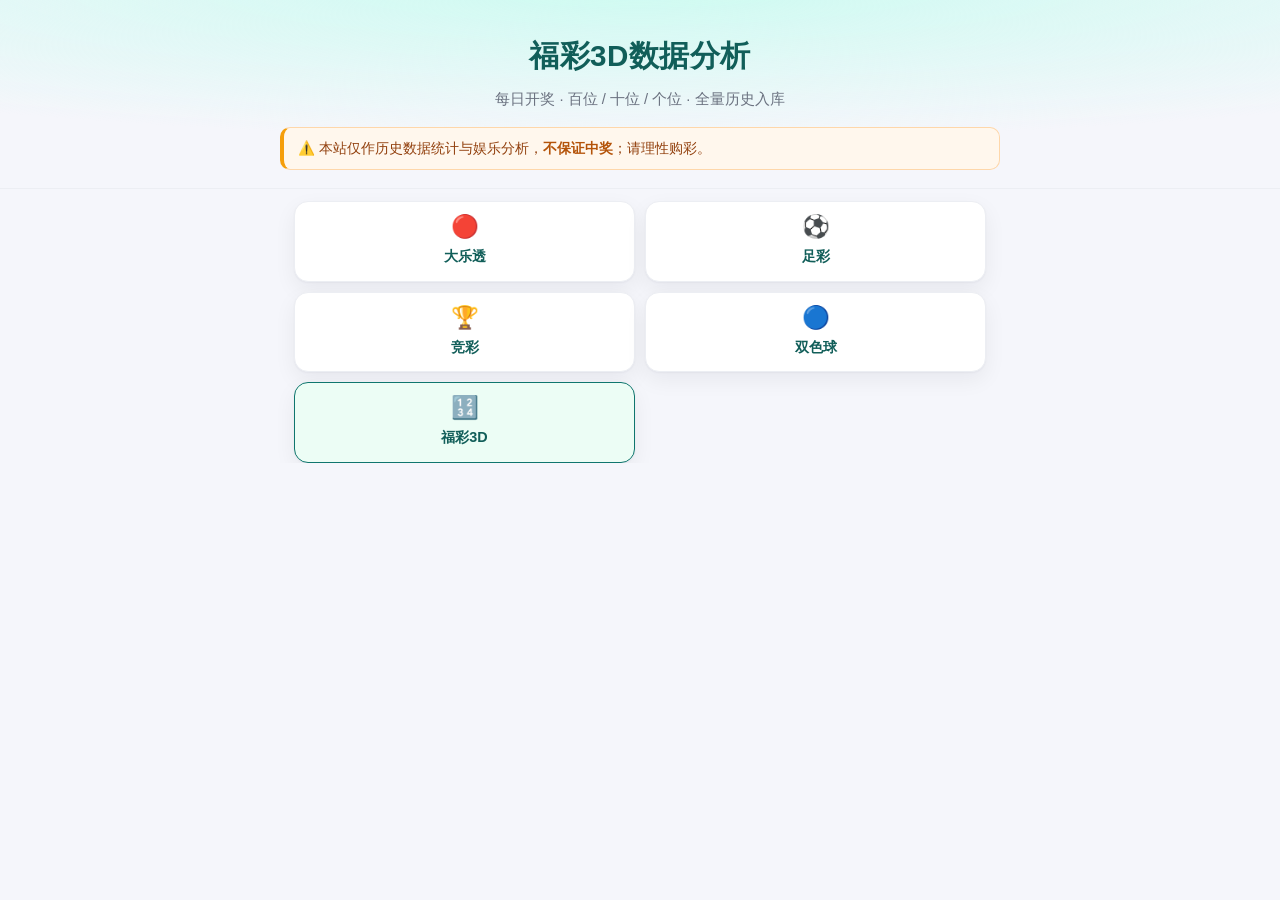
==== public/fc3d.html @ 9e4701d8 "feat: 福彩3D页面（参照大乐透主页模式）" ====
<!DOCTYPE html>
<html lang="zh-CN">
<head>
  <meta charset="UTF-8">
  <meta name="viewport" content="width=device-width, initial-scale=1.0, viewport-fit=cover">
  <title>福彩3D数据分析 - 全量历史开奖与分位统计</title>
  <meta name="description" content="福彩3D 2004 年至今全量历史开奖数据：最新开奖、百十个位频率遗漏统计与本期娱乐推荐。仅供娱乐，不保证中奖。">
  <meta name="theme-color" content="#b91c1c">
  <link rel="stylesheet" href="./style.css">
  <link rel="stylesheet" href="./football.css">
</head>
<body class="football-page">
  <header class="site-header football-header">
    <div class="brand"><h1>福彩3D数据分析</h1><p class="brand-tag">每日开奖 · 百位 / 十位 / 个位 · 全量历史入库</p></div>
    <div class="risk-banner">⚠️ 本站仅作历史数据统计与娱乐分析，<strong>不保证中奖</strong>；请理性购彩。</div>
  </header>
  <nav class="site-nav" aria-label="彩种导航">
    <a class="quick-item" href="./index.html"><span class="qi-ico">🔴</span><span class="qi-label">大乐透</span></a>
    <a class="quick-item" href="./football.html"><span class="qi-ico">⚽</span><span class="qi-label">足彩</span></a>
    <a class="quick-item" href="./jingcai.html"><span class="qi-ico">🏆</span><span class="qi-label">竞彩</span></a>
    <a class="quick-item" href="./ssq.html"><span class="qi-ico">🔵</span><span class="qi-label">双色球</span></a>
    <a class="quick-item" href="./fc3d.html" aria-current="page"><span class="qi-ico">🔢</span><span class="qi-label">福彩3D</span></a>
  </nav>
  <div id="fc3d-error" class="error-box" hidden><p>⚠️ 福彩3D数据暂不可用。</p><p class="error-detail">系统不会在数据不完整时编造开奖信息，请稍后重试。</p></div>
  <main id="fc3d-content" hidden>
    <section class="card"><h2>🎯 最新开奖</h2><div id="fc3d-latest"></div></section>
    <section class="card"><h2>🔮 本期推荐</h2><p class="hint">三组娱乐推荐（直选）在开奖前生成并锁定，不随后续数据变化改号。</p><div id="fc3d-picks"></div></section>
    <section class="card"><h2>📊 数据统计</h2><div id="fc3d-stats"></div></section>
    <section class="card"><h2>📜 历史开奖</h2><div id="fc3d-history"></div></section>
    <section class="card"><h2>🔎 数据依据</h2><div id="fc3d-sources"></div></section>
    <footer class="site-footer"><p>仅作公开数据分析与娱乐参考，不构成投注建议。开奖结果以中国福利彩票官方公告为准。</p></footer>
  </main>
  <script src="./fc3d.js?v=phase16" defer></script>
</body>
</html>
---- public/style.css ----
/* =========================================================
   大乐透 AI 娱乐分析助手 · 视觉样式 v1.1
   纯 CSS · 移动优先 · 无框架/无构建
   主题：品牌紫(#6d28d9) / 前区红(#e23b3b) / 后区蓝(#2f6fed)
   ========================================================= */

:root {
  --bg: #f5f6fb;
  --card: #ffffff;
  --text: #1f2430;
  --muted: #6b7280;
  --line: #eceef3;

  --accent: #6d28d9;        /* 品牌紫，与 favicon / theme-color 一致 */
  --accent-deep: #4c1d95;
  --accent-soft: #f3eefe;
  --accent-line: #e4d8fb;

  --front: #e23b3b;         /* 前区：红 */
  --back: #2f6fed;          /* 后区：蓝 */

  --warn: #b45309;
  --warn-bg: #fff7ed;
  --warn-line: #fed7aa;

  --shadow: 0 1px 2px rgba(17,24,39,.04), 0 8px 22px rgba(17,24,39,.06);
  --radius: 16px;
}

* { box-sizing: border-box; }

html, body {
  margin: 0;
  padding: 0;
  background: var(--bg);
  color: var(--text);
  font-family: -apple-system, BlinkMacSystemFont, "Segoe UI", "PingFang SC",
    "Hiragino Sans GB", "Microsoft YaHei", sans-serif;
  line-height: 1.65;
  -webkit-text-size-adjust: 100%;
  overflow-x: hidden;           /* 兜底：杜绝小屏横向滚动 */
}
html { scroll-behavior: smooth; }

/* ===================== 头部品牌区 ===================== */
.site-header {
  text-align: center;
  padding: calc(32px + env(safe-area-inset-top, 0px)) 16px 18px;
  background:
    radial-gradient(130% 120% at 50% -10%, var(--accent-soft) 0%, rgba(243,238,254,0) 70%),
    var(--bg);
  border-bottom: 1px solid var(--line);
}
.brand h1 {
  font-size: 1.6rem;
  margin: 0 0 6px;
  letter-spacing: .5px;
  color: var(--accent-deep);
  font-weight: 800;
}
.brand-tag {
  color: var(--muted);
  font-size: .92rem;
  margin: 0;
}
.subtitle {
  color: var(--muted);
  font-size: .9rem;
  margin: 0;
}
.risk-banner {
  max-width: 720px;
  margin: 16px auto 0;
  background: var(--warn-bg);
  border: 1px solid var(--warn-line);
  border-left: 4px solid #f59e0b;
  color: #92400e;
  border-radius: 10px;
  padding: 10px 14px;
  font-size: .85rem;
  line-height: 1.55;
  text-align: left;
}
.risk-banner strong { color: var(--warn); }

/* ===================== 页面级 header 微调（D-3 归并：原分散于 score/pick/trend/trend-v2.css） ===================== */
.score-header, .pick-header, .trend-header { padding-bottom: 14px; }
.score-header .brand h1, .pick-header .brand h1, .trend-header .brand h1 { font-size: 1.5rem; }

/* ===================== 导航项基类（.site-nav 复用；D-3 移除死容器 .quick-nav） ===================== */
.quick-item {
  display: flex;
  flex-direction: column;
  align-items: center;
  gap: 4px;
  padding: 14px 8px;
  background: var(--card);
  border: 1px solid var(--line);
  border-radius: 14px;
  box-shadow: var(--shadow);
  text-decoration: none;
  color: var(--text);
  transition: transform .15s ease, box-shadow .15s ease, border-color .15s ease;
}
.quick-item:hover {
  transform: translateY(-2px);
  border-color: var(--accent-line);
  box-shadow: 0 6px 16px rgba(109,40,217,.12);
}
.quick-item .qi-ico { font-size: 1.5rem; line-height: 1.2; }
.quick-item .qi-label { font-size: .96rem; font-weight: 700; color: var(--accent-deep); }
.quick-item .qi-sub { font-size: .74rem; color: var(--muted); }
.lottery-switch {
  max-width: 720px;
  margin: 12px auto 0;
  padding: 0 14px;
  display: flex;
  gap: 8px;
  align-items: center;
  overflow-x: auto;
}
.lottery-switch-label { color: var(--muted); font-size: .82rem; flex: 0 0 auto; }
.lottery-pill {
  flex: 0 0 auto;
  padding: 7px 12px;
  border: 1px solid var(--line);
  border-radius: 999px;
  background: var(--card);
  color: var(--text);
  text-decoration: none;
  font-size: .84rem;
  font-weight: 700;
}
.lottery-pill.is-active { border-color: var(--accent); color: var(--accent-deep); background: var(--accent-soft); }
@media (max-width: 400px) {
  .quick-item { padding: 12px 6px; }
  .quick-item .qi-label { font-size: .88rem; }
}

/* ===================== 主容器 ===================== */
main {
  max-width: 720px;
  margin: 0 auto;
  padding: 8px 14px 28px;
}

/* ===================== 卡片 ===================== */
.card {
  background: var(--card);
  border: 1px solid var(--line);
  border-radius: var(--radius);
  box-shadow: var(--shadow);
  padding: 18px 18px 20px;
  margin: 16px 0;
}
.card h2 {
  font-size: 1.08rem;
  margin: 0 0 14px;
  padding-left: 12px;
  border-left: 4px solid var(--accent);
  color: var(--accent-deep);
  font-weight: 700;
}

/* ① 产品介绍（hero 卡） */
.section-intro {
  background: linear-gradient(135deg, #faf5ff 0%, #ffffff 72%);
  border-color: var(--accent-line);
}
.section-intro h2 { border-left-color: var(--accent); }
.section-intro p { font-size: .92rem; margin: 8px 0; }
.intro-list,
.report-links {
  margin: 12px 0 4px;
  padding-left: 20px;
}
.intro-list li,
.report-links li {
  margin: 7px 0;
  font-size: .92rem;
  line-height: 1.6;
}
.report-links a {
  color: var(--accent);
  text-decoration: none;
  font-weight: 500;
  display: inline-block;        /* touch 友好：扩大命中区域 */
  padding: 8px 6px;
  margin: -8px -6px;
}
.report-links a:hover { text-decoration: underline; }

/* ===================== ② 数据覆盖卡（移动端首屏重点） ===================== */
.cover-card { text-align: center; }
.cover-card h2 {
  display: inline-flex;
  align-items: center;
  gap: 6px;
  border-left: none;
  padding-left: 0;
  margin-bottom: 6px;
}
.cover-count {
  font-size: 3rem;
  font-weight: 800;
  color: var(--accent);
  line-height: 1.1;
  margin: 6px 0 2px;
}
.cover-count .cover-unit {
  font-size: 1.2rem;
  color: var(--muted);
  margin-left: 6px;
  font-weight: 600;
}
.cover-desc {
  color: var(--muted);
  font-size: .95rem;
  margin: 4px 0 10px;
}
.cover-range {
  font-size: 1.02rem;
  font-weight: 600;
  color: var(--text);
  margin: 2px 0;
  font-variant-numeric: tabular-nums;
}
.cover-source {
  color: var(--muted);
  font-size: .88rem;
  margin: 4px 0 0;
}
.cover-card .subtitle {
  margin-top: 12px;
  padding-top: 10px;
  border-top: 1px dashed var(--line);
}

.block { margin: 14px 0; }
.block h3 {
  font-size: .95rem;
  color: var(--muted);
  margin: 0 0 8px;
  font-weight: 600;
}
.hint {
  font-size: .82rem;
  color: var(--muted);
  margin: -4px 0 12px;
}

/* ===================== 号码球 ===================== */
.ball {
  display: inline-flex;
  align-items: center;
  justify-content: center;
  width: 30px;
  height: 30px;
  border-radius: 50%;
  color: #fff;
  font-size: .82rem;
  font-weight: 700;
  margin: 3px;
  box-shadow: inset 0 -2px 4px rgba(0,0,0,.12);
}
.ball.front { background: var(--front); }
.ball.back  { background: var(--back); }

/* ===================== 排行榜 ===================== */
.rank-list { display: flex; flex-wrap: wrap; gap: 6px 10px; }
.rank-item {
  display: inline-flex;
  align-items: center;
  gap: 6px;
  background: #f3f4f6;
  border-radius: 999px;
  padding: 4px 10px 4px 4px;
  font-size: .85rem;
}
.rank-item .num {
  display: inline-flex;
  align-items: center;
  justify-content: center;
  width: 24px; height: 24px;
  border-radius: 50%;
  color: #fff;
  font-size: .78rem;
  font-weight: 700;
}
.rank-item .num.front { background: var(--front); }
.rank-item .num.back  { background: var(--back); }
.rank-item .cnt { color: var(--muted); }
.rank-item .omit { color: var(--warn); font-weight: 600; }

/* ===================== 条形图 ===================== */
.bars { display: flex; flex-direction: column; gap: 7px; }
.bar-row { display: flex; align-items: center; gap: 8px; font-size: .85rem; }
.bar-label { width: 64px; flex: none; color: var(--muted); }
.bar-track {
  flex: 1;
  background: #eef1f6;
  border-radius: 6px;
  height: 16px;
  overflow: hidden;
}
.bar-fill {
  height: 100%;
  background: linear-gradient(90deg, var(--accent) 0%, #8b5cf6 100%);
  border-radius: 6px;
  transition: width .3s ease;
}
.bar-val { width: 56px; flex: none; text-align: right; color: var(--muted); }

.metric-line { font-size: .95rem; margin: 4px 0; }
.metric-line strong { color: var(--accent); font-size: 1.05rem; }

/* ===================== 推荐卡片 ===================== */
.rec-grid {
  display: grid;
  grid-template-columns: 1fr;
  gap: 12px;
}
@media (min-width: 560px) {
  /* 4 策略（A/B/C/D）2×2 布局，避免桌面端 3+1 错位（D-2） */
  .rec-grid { grid-template-columns: repeat(2, 1fr); }
}
.rec-card {
  border: 1px solid var(--line);
  border-radius: 12px;
  padding: 12px;
  text-align: center;
  background: #fff;
  transition: transform .15s ease, box-shadow .15s ease;
}
.rec-card:hover {
  transform: translateY(-2px);
  box-shadow: 0 6px 16px rgba(109,40,217,.12);
}
.rec-card h4 { margin: 0 0 4px; font-size: .95rem; color: var(--accent-deep); }
.rec-card .tag { color: var(--muted); font-size: .78rem; display: block; margin-bottom: 8px; }
.rec-card .grp { margin: 6px 0; }
.rec-card .grp span.lbl { font-size: .75rem; color: var(--muted); display: block; }

/* ===================== 免责声明 ===================== */
.disclaimer {
  background: var(--warn-bg);
  border: 1px solid var(--warn-line);
}
.disclaimer h2 { border-left-color: var(--warn); color: var(--warn); }
.disclaimer p { font-size: .88rem; margin: 6px 0; color: #7c4a03; }

/* ===================== 错误 ===================== */
.error-box {
  max-width: 720px;
  margin: 20px auto;
  background: #fff5f5;
  border: 1px solid #fecaca;
  color: #9b1c1c;
  border-radius: 12px;
  padding: 16px;
  text-align: center;
}
.error-detail { font-size: .8rem; color: #b91c1c; word-break: break-all; }
.error-hint { font-size: .82rem; color: var(--muted); }

/* ===================== 页脚 ===================== */
.site-footer {
  text-align: center;
  color: var(--muted);
  font-size: .8rem;
  padding: 16px 0 calc(8px + env(safe-area-inset-bottom, 0px));
}

/* ===================== ① 最新开奖结果（v1.3 置顶核心卡） ===================== */
.latest-result {
  text-align: center;
  background: linear-gradient(150deg, #faf5ff 0%, #ffffff 74%);
  border-color: var(--accent-line);
}
.latest-result h2 {
  display: inline-flex;
  align-items: center;
  gap: 6px;
  border-left: none;
  padding-left: 0;
  margin-bottom: 8px;
}
.latest-meta {
  color: var(--muted);
  font-size: .92rem;
  margin: 4px 0 12px;
}
.latest-meta strong { color: var(--text); font-weight: 700; }
.latest-balls { margin: 6px 0 2px; }
.grp-label {
  display: block;
  font-size: .78rem;
  color: var(--muted);
  margin: 10px 0 4px;
  letter-spacing: 2px;
}
.ball-row {
  display: flex;
  justify-content: center;
  flex-wrap: wrap;
}
.latest-result .ball {
  width: 38px;
  height: 38px;
  font-size: 1rem;
  margin: 0;
}
.latest-result .ball-row { gap: 8px; }

/* ===================== ④ 数据统计：子区层级 ===================== */
.stats-sub {
  margin-top: 16px;
  padding-top: 14px;
  border-top: 1px dashed var(--line);
}
.stats-sub:first-child { margin-top: 0; padding-top: 0; border-top: none; }
.stats-sub h3 {
  font-size: 1rem;
  color: var(--accent-deep);
  margin: 0 0 10px;
  font-weight: 700;
}
.block h4 {
  font-size: .9rem;
  color: var(--muted);
  margin: 0 0 8px;
  font-weight: 600;
}

/* ===================== 小屏（≤400px）微调：球尺寸 / 条形图 / 层级 ===================== */
@media (max-width: 400px) {
  .ball {
    width: 28px;
    height: 28px;
    font-size: .78rem;
    margin: 2px;
  }
  .latest-result .ball {
    width: 32px;
    height: 32px;
    font-size: .88rem;
    margin: 0;
  }
  .rec-card { padding: 10px 8px; }
  .rec-card h4 { font-size: .9rem; }
  .bar-label { width: 56px; }
  .bar-val { width: 48px; }
  .brand h1 { font-size: 1.45rem; }
  main { padding-left: 12px; padding-right: 12px; }
  .card { padding: 14px 14px 16px; }
}

code {
  background: #eef1f6;
  padding: 1px 5px;
  border-radius: 4px;
  font-size: .82em;
}

/* ===================== 大屏微调 ===================== */
@media (min-width: 760px) {
  .brand h1 { font-size: 1.85rem; }
  .card { padding: 20px 22px 22px; }
}

/* ===================== 全局导航 .site-nav（B-2，复用 .qi-* 视觉） ===================== */
.site-nav {
  max-width: 720px;
  margin: 14px auto 0;
  padding: 0 14px;
  display: grid;
  grid-template-columns: repeat(5, 1fr);
  gap: 12px;
}
.site-nav a {
  display: flex;
  flex-direction: column;
  align-items: center;
  gap: 4px;
  padding: 12px 6px;
  background: var(--card);
  border: 1px solid var(--line);
  border-radius: 14px;
  box-shadow: var(--shadow);
  text-decoration: none;
  color: var(--text);
  transition: transform .15s ease, box-shadow .15s ease, border-color .15s ease;
}
.site-nav a:hover {
  transform: translateY(-2px);
  border-color: var(--accent-line);
  box-shadow: 0 6px 16px rgba(109,40,217,.12);
}
.site-nav a .qi-ico { font-size: 1.4rem; line-height: 1.2; }
.site-nav a .qi-label { font-size: .9rem; font-weight: 700; color: var(--accent-deep); }
.site-nav a .qi-sub { font-size: .72rem; color: var(--muted); }
.site-nav a[aria-current="page"] {
  border-color: var(--accent);
  background: var(--accent-soft);
}
@media (max-width: 480px) {
  .site-nav { grid-template-columns: repeat(3, 1fr); gap: 10px; padding: 0 12px; }
  .site-nav a { padding: 10px 6px; }
}

/* ===================== 我的方案（my）页面组件 ===================== */
.my-tabs {
  display: flex;
  flex-wrap: wrap;
  gap: 8px;
  margin: 14px 0 4px;
}
.my-tab {
  flex: 1 1 auto;
  min-width: 88px;
  padding: 10px 8px;
  border: 1px solid var(--line);
  background: var(--card);
  border-radius: 12px;
  box-shadow: var(--shadow);
  font-size: .9rem;
  font-weight: 600;
  color: var(--muted);
  cursor: pointer;
  transition: color .15s ease, border-color .15s ease, background .15s ease;
}
.my-tab[aria-selected="true"] {
  color: var(--accent-deep);
  border-color: var(--accent);
  background: var(--accent-soft);
}
.my-panel { margin-top: 12px; }
.my-panel[hidden] { display: none; }

.my-list { display: block; }
.my-item {
  display: flex;
  align-items: center;
  justify-content: space-between;
  gap: 10px;
  padding: 12px;
  border: 1px solid var(--line);
  border-radius: 12px;
  margin: 10px 0;
  background: #fff;
}
.my-item .my-meta {
  display: flex;
  flex-direction: column;
  gap: 4px;
  min-width: 0;
}
.my-item .my-name {
  font-weight: 700;
  color: var(--accent-deep);
  font-size: .95rem;
  word-break: break-all;
}
.my-item .my-date {
  font-size: .76rem;
  color: var(--muted);
}
.my-item .my-combo {
  display: flex;
  flex-wrap: wrap;
  gap: 4px;
  align-items: center;
}
.my-item .my-actions { flex: none; }

.my-empty {
  color: var(--muted);
  font-size: .9rem;
  text-align: center;
  padding: 20px 0;
}

.my-actions-row {
  margin-top: 12px;
  display: flex;
  justify-content: flex-end;
}
.my-btn {
  padding: 9px 14px;
  border-radius: 10px;
  font-size: .88rem;
  font-weight: 600;
  cursor: pointer;
  background: var(--card);
  border: 1px solid var(--line);
  color: var(--text);
  transition: filter .15s ease, border-color .15s ease;
}
.my-btn:hover { filter: brightness(.98); }
.my-btn.btn-danger {
  background: #fff5f5;
  border-color: #fecaca;
  color: #b91c1c;
}

.prefs-list { display: block; }
.pref-row {
  display: flex;
  justify-content: space-between;
  gap: 12px;
  padding: 9px 0;
  border-bottom: 1px dashed var(--line);
  font-size: .92rem;
}
.pref-row:last-child { border-bottom: none; }
.pref-row .pk { color: var(--muted); }
.pref-row .pv { font-weight: 600; color: var(--text); }

.data-note {
  font-size: .86rem;
  color: #7c4a03;
  line-height: 1.7;
  margin: 6px 0 0;
}

@media (max-width: 400px) {
  .my-tab { min-width: 0; flex: 1 1 44%; font-size: .84rem; padding: 9px 6px; }
  .my-item { padding: 10px; }
}
---- public/football.css ----
.football-page { --accent:#0f766e; --accent-deep:#115e59; --accent-soft:#ecfdf5; --accent-line:#99f6e4; }
.football-header { background:radial-gradient(130% 120% at 50% -10%,#ccfbf1 0%,rgba(236,253,245,0) 70%),var(--bg); }
.site-nav { max-width:720px;margin:12px auto 0;padding:0 14px;display:grid;grid-template-columns:repeat(2,1fr);gap:10px; }
.site-nav [aria-current="page"] { border-color:var(--accent);background:var(--accent-soft); }
.issue-meta { display:grid;grid-template-columns:repeat(2,minmax(0,1fr));gap:10px; }
.metric { background:#f8fafc;border:1px solid var(--line);border-radius:12px;padding:10px; }
.metric small { display:block;color:var(--muted); }
.ai-state { display:inline-block;padding:3px 9px;border-radius:999px;background:var(--accent-soft);color:var(--accent-deep);font-size:.78rem;font-weight:700; }
.ai-section { margin:12px 0;padding:12px;background:#f8fafc;border-radius:12px; }
.ai-section strong { display:block;color:var(--accent-deep);margin-bottom:4px; }
.plan-strip { display:flex;flex-wrap:wrap;gap:8px;margin:10px 0 14px; }
.plan-chip { padding:6px 10px;border-radius:999px;background:var(--accent-soft);color:var(--accent-deep);font-weight:700; }
.match-row { display:grid;grid-template-columns:38px 1fr auto;gap:10px;align-items:center;padding:12px 0;border-top:1px solid var(--line); }
.match-order { width:32px;height:32px;display:grid;place-items:center;border-radius:9px;background:#e2e8f0;font-weight:800; }
.match-name { font-weight:700; }
.match-meta { font-size:.78rem;color:var(--muted); }
.choices { display:flex;gap:5px; }
.choice { min-width:30px;text-align:center;padding:5px 7px;border-radius:8px;background:var(--accent);color:white;font-weight:800; }
.choice.secondary { background:#f59e0b; }
.source-link { display:block;margin:8px 0;color:var(--accent-deep);overflow-wrap:anywhere; }
@media (max-width:520px) { .issue-meta { grid-template-columns:1fr; }.match-row { grid-template-columns:34px 1fr; }.choices { grid-column:2; } }
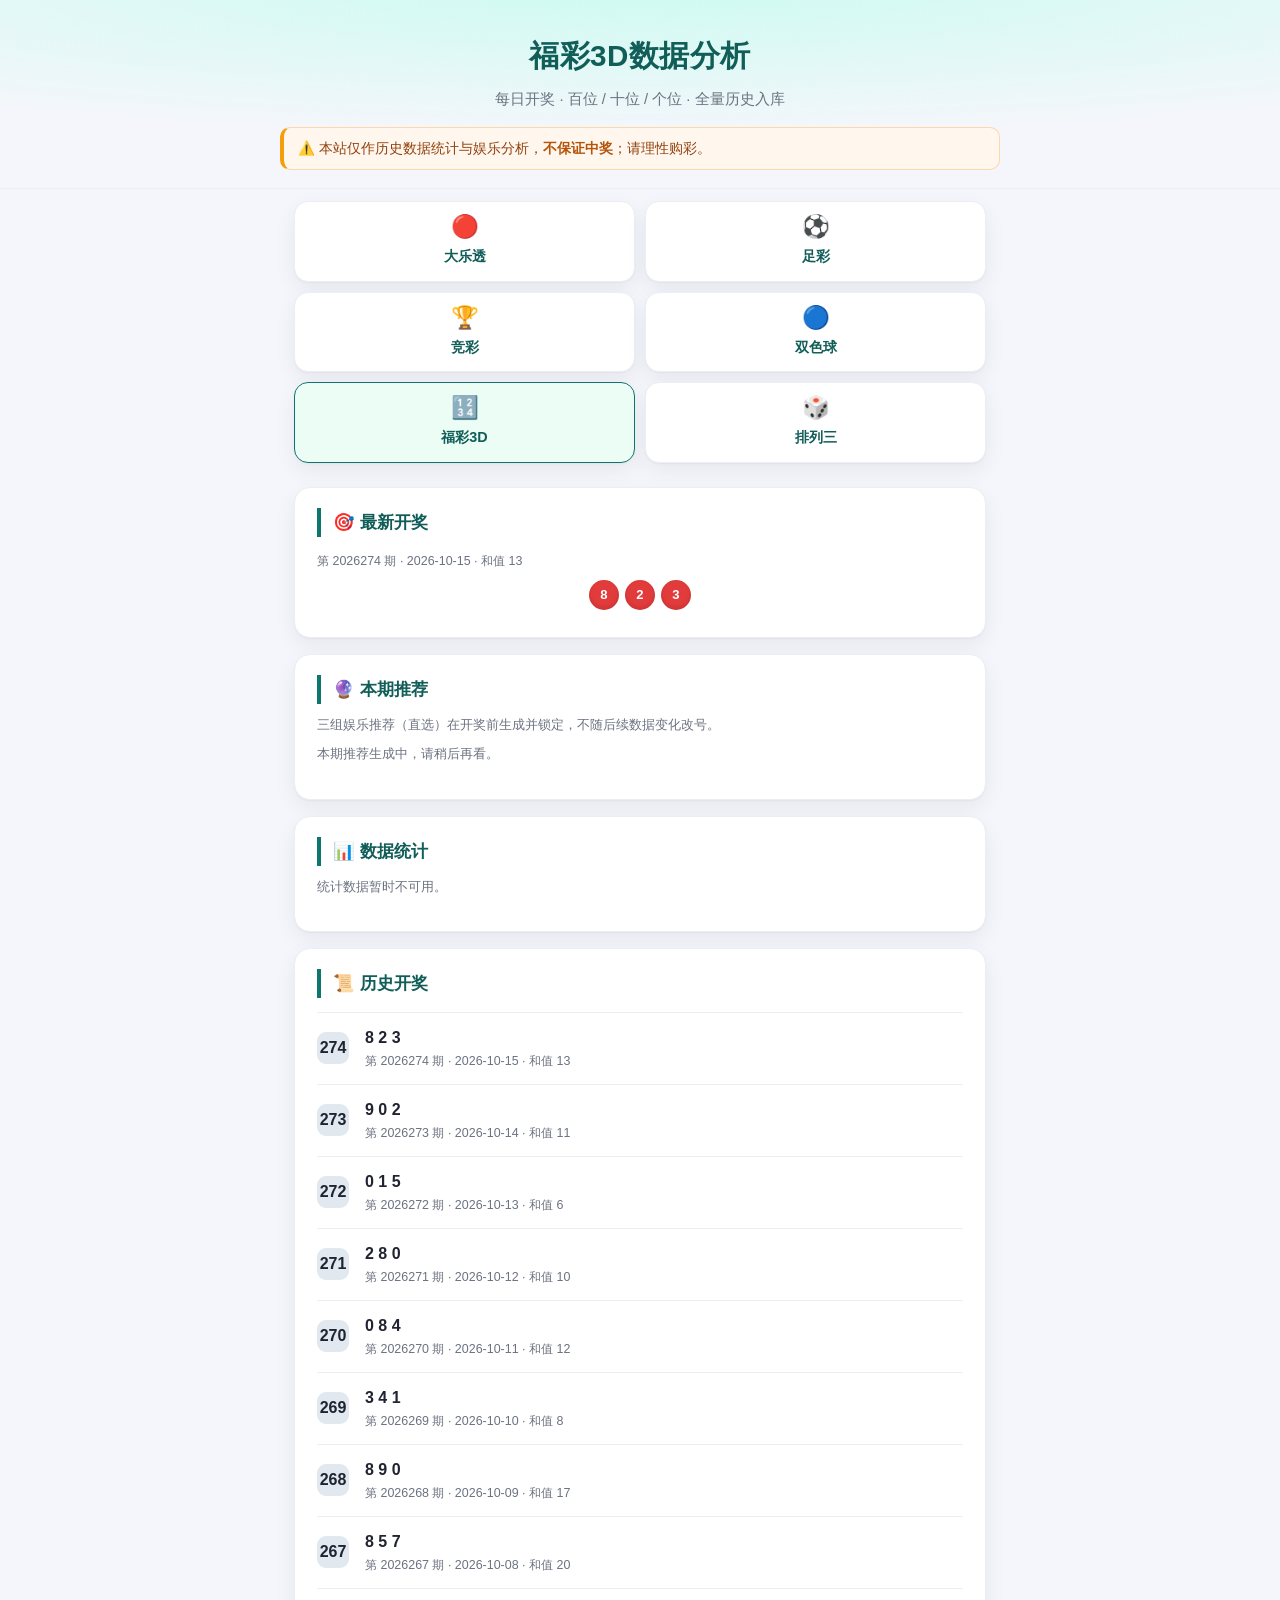
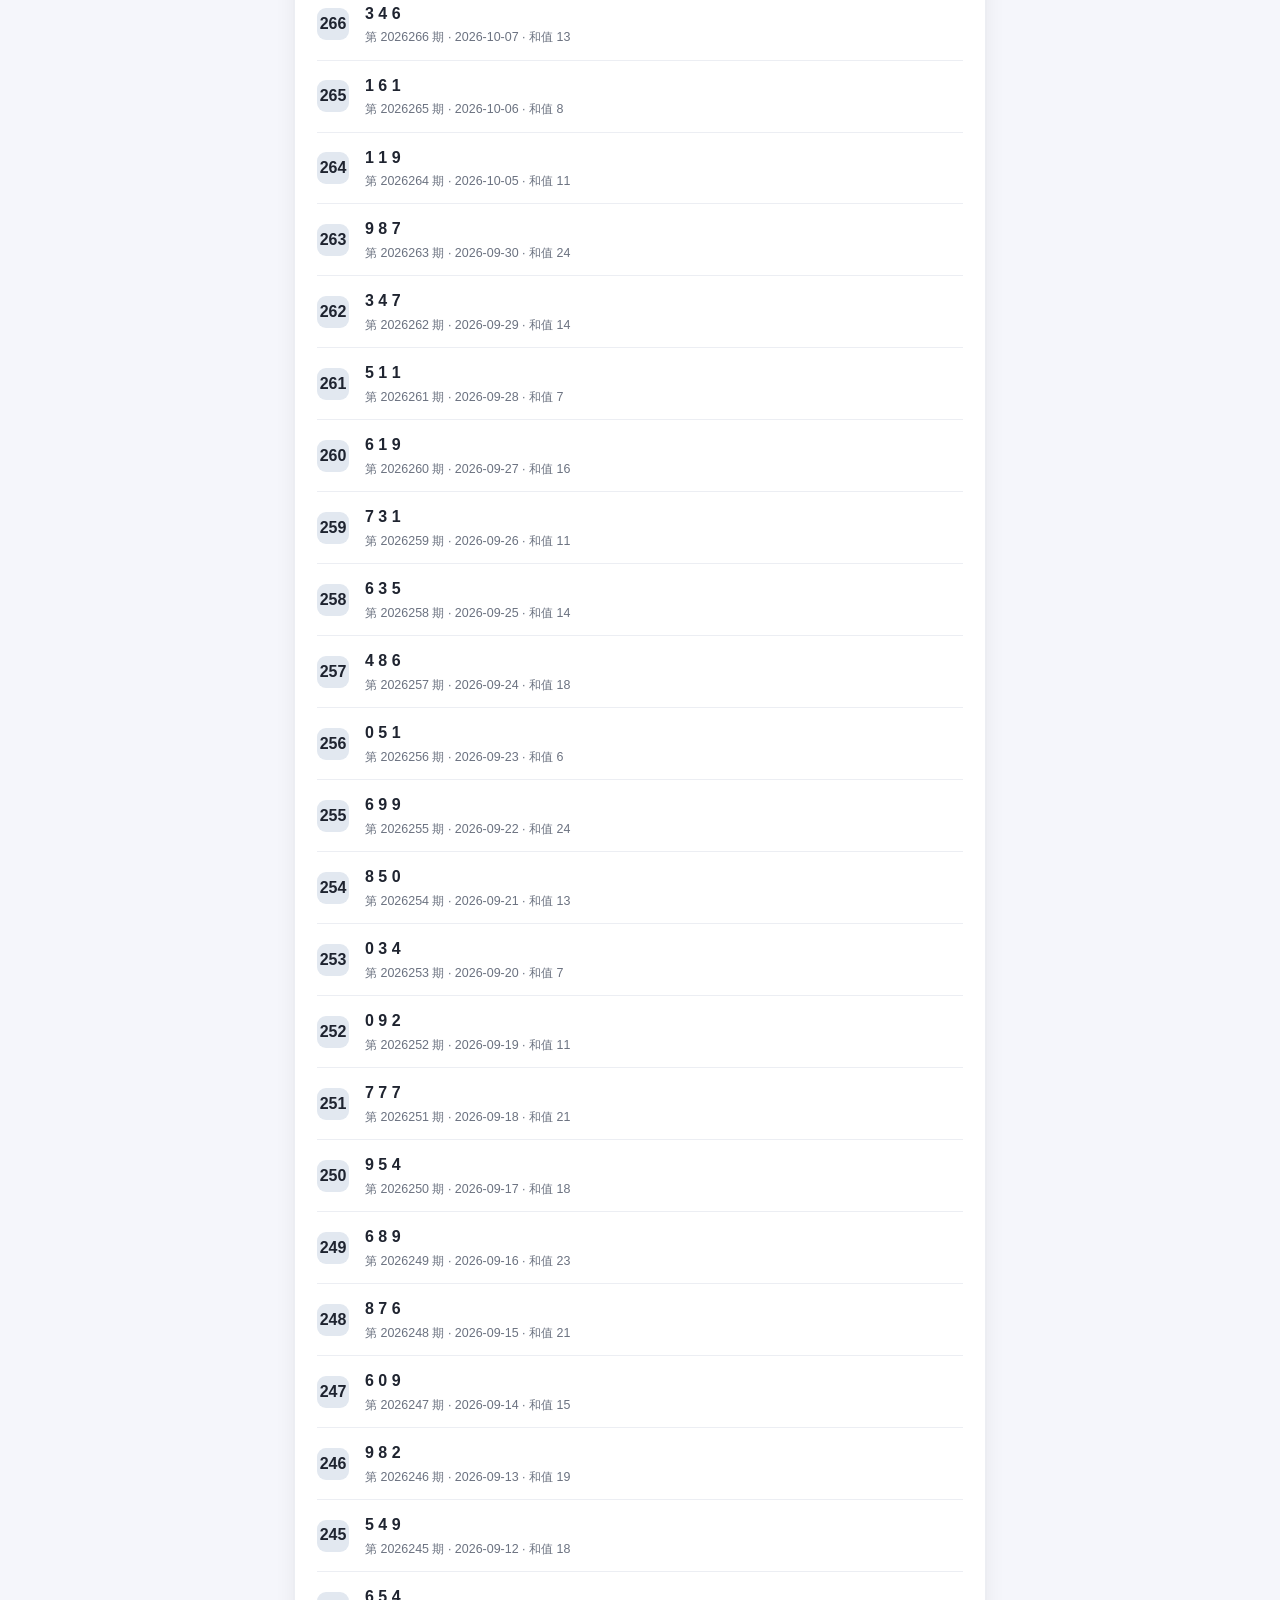
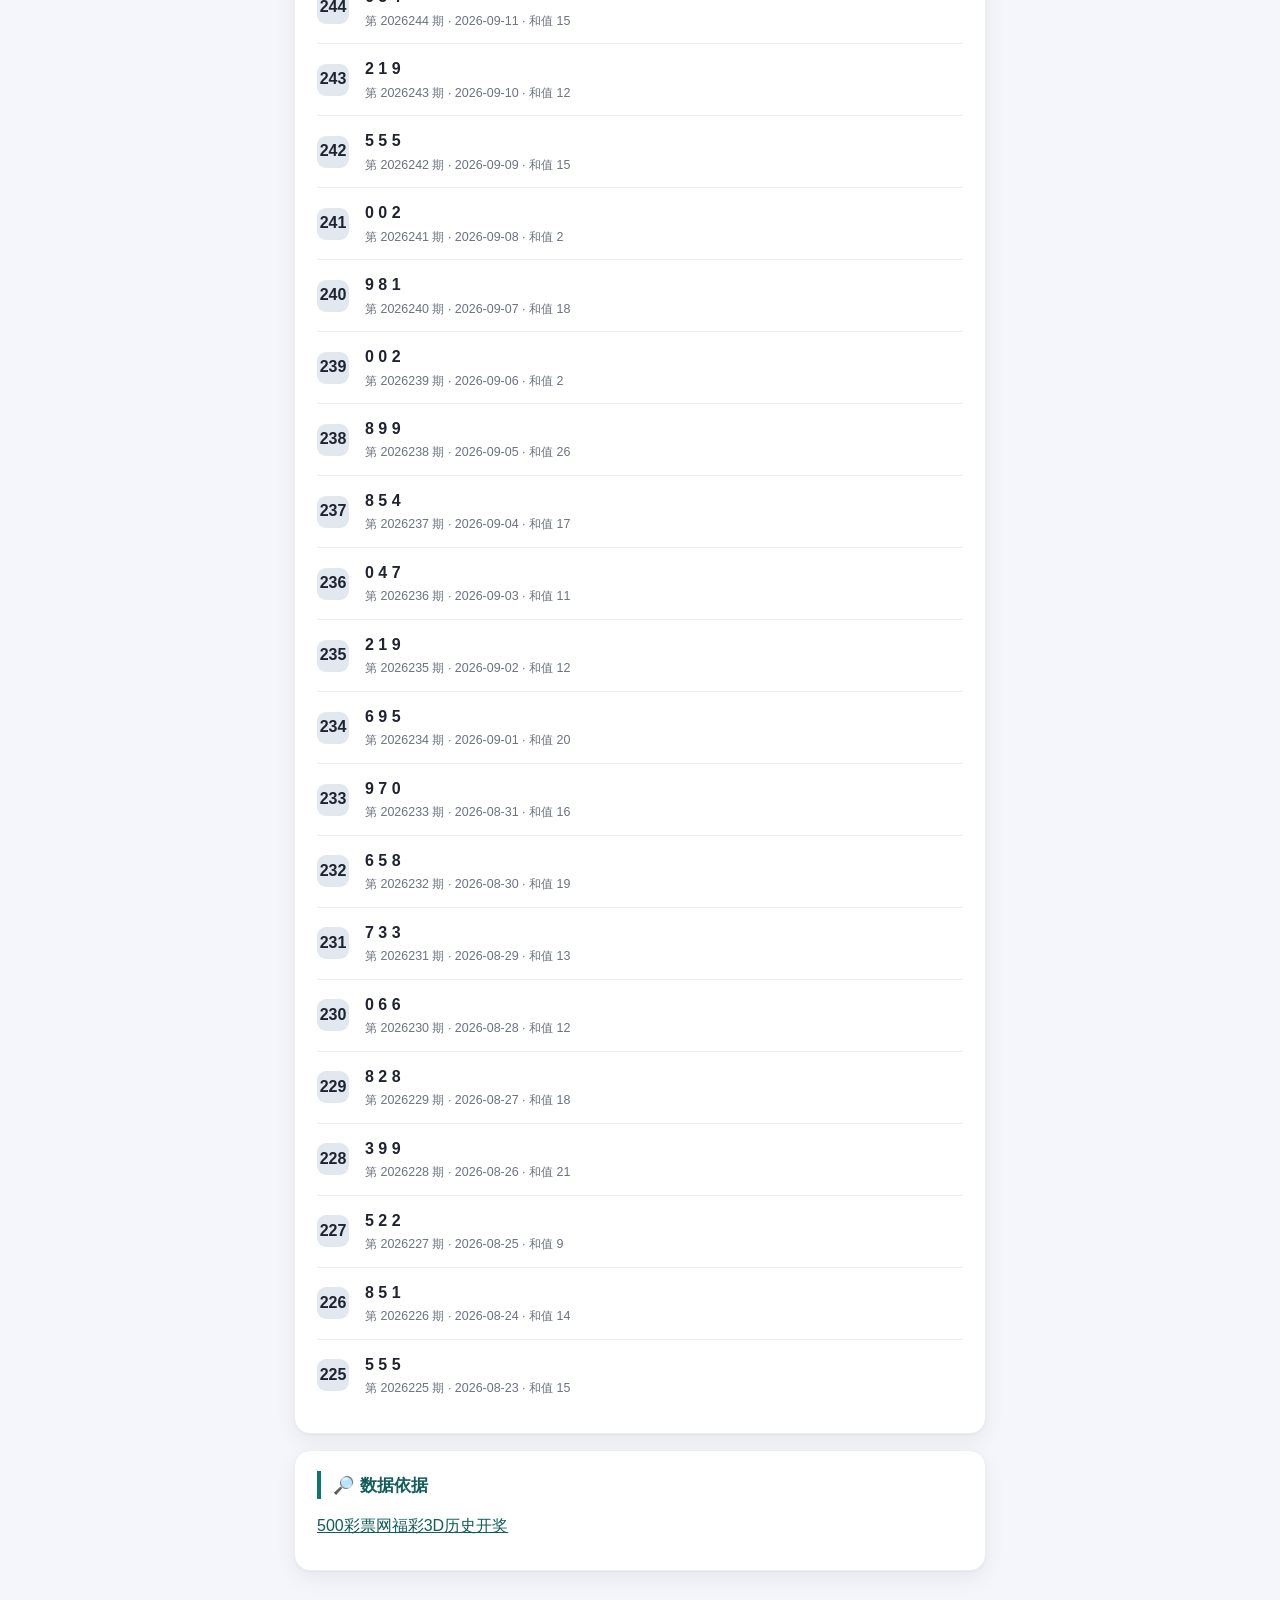
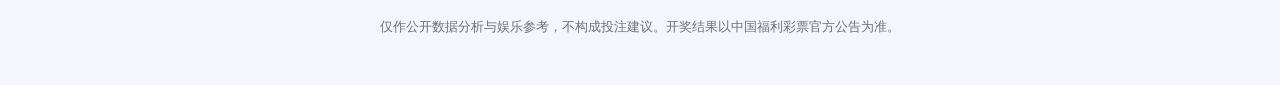
==== commit d611eb8f: "feat: 福彩3D页导航增加排列三入口" ====
--- a/public/fc3d.html
+++ b/public/fc3d.html
@@ -20,6 +20,7 @@
     <a class="quick-item" href="./jingcai.html"><span class="qi-ico">🏆</span><span class="qi-label">竞彩</span></a>
     <a class="quick-item" href="./ssq.html"><span class="qi-ico">🔵</span><span class="qi-label">双色球</span></a>
     <a class="quick-item" href="./fc3d.html" aria-current="page"><span class="qi-ico">🔢</span><span class="qi-label">福彩3D</span></a>
+    <a class="quick-item" href="./pl3.html"><span class="qi-ico">🎲</span><span class="qi-label">排列三</span></a>
   </nav>
   <div id="fc3d-error" class="error-box" hidden><p>⚠️ 福彩3D数据暂不可用。</p><p class="error-detail">系统不会在数据不完整时编造开奖信息，请稍后重试。</p></div>
   <main id="fc3d-content" hidden>
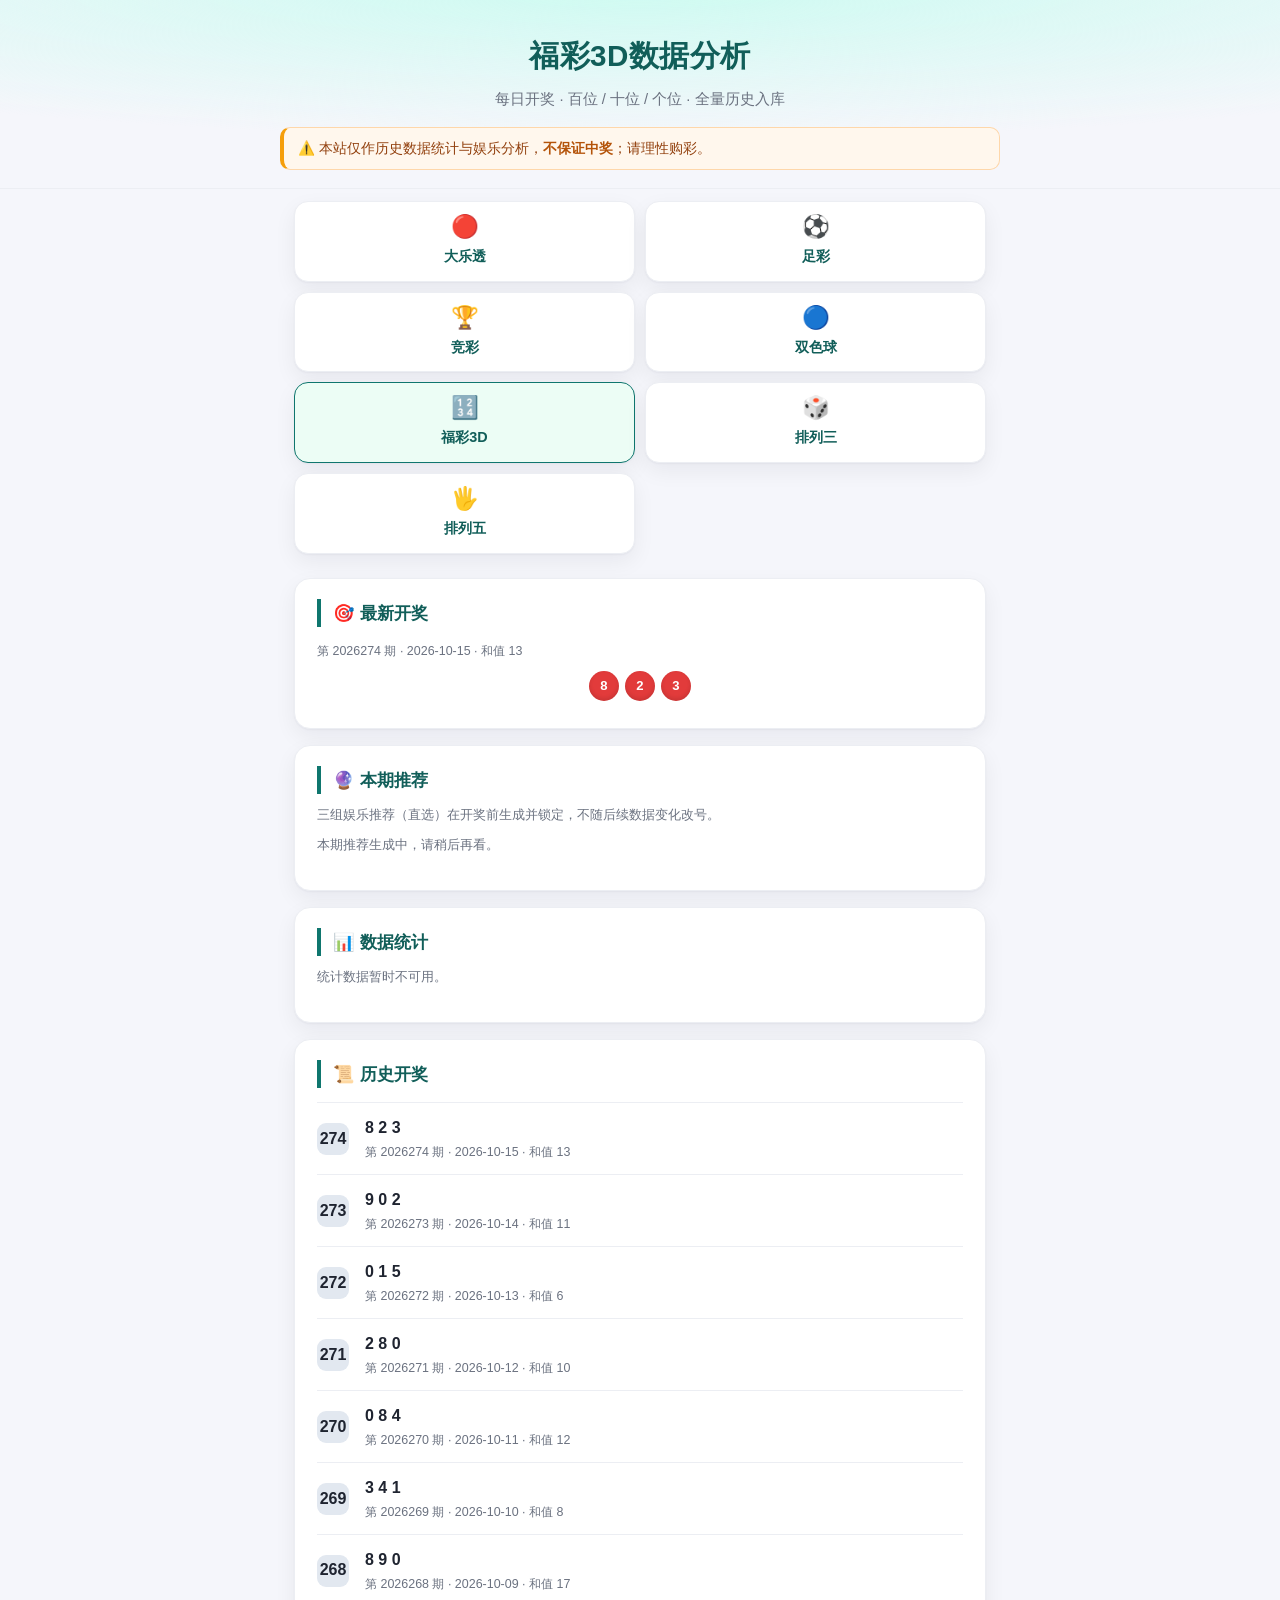
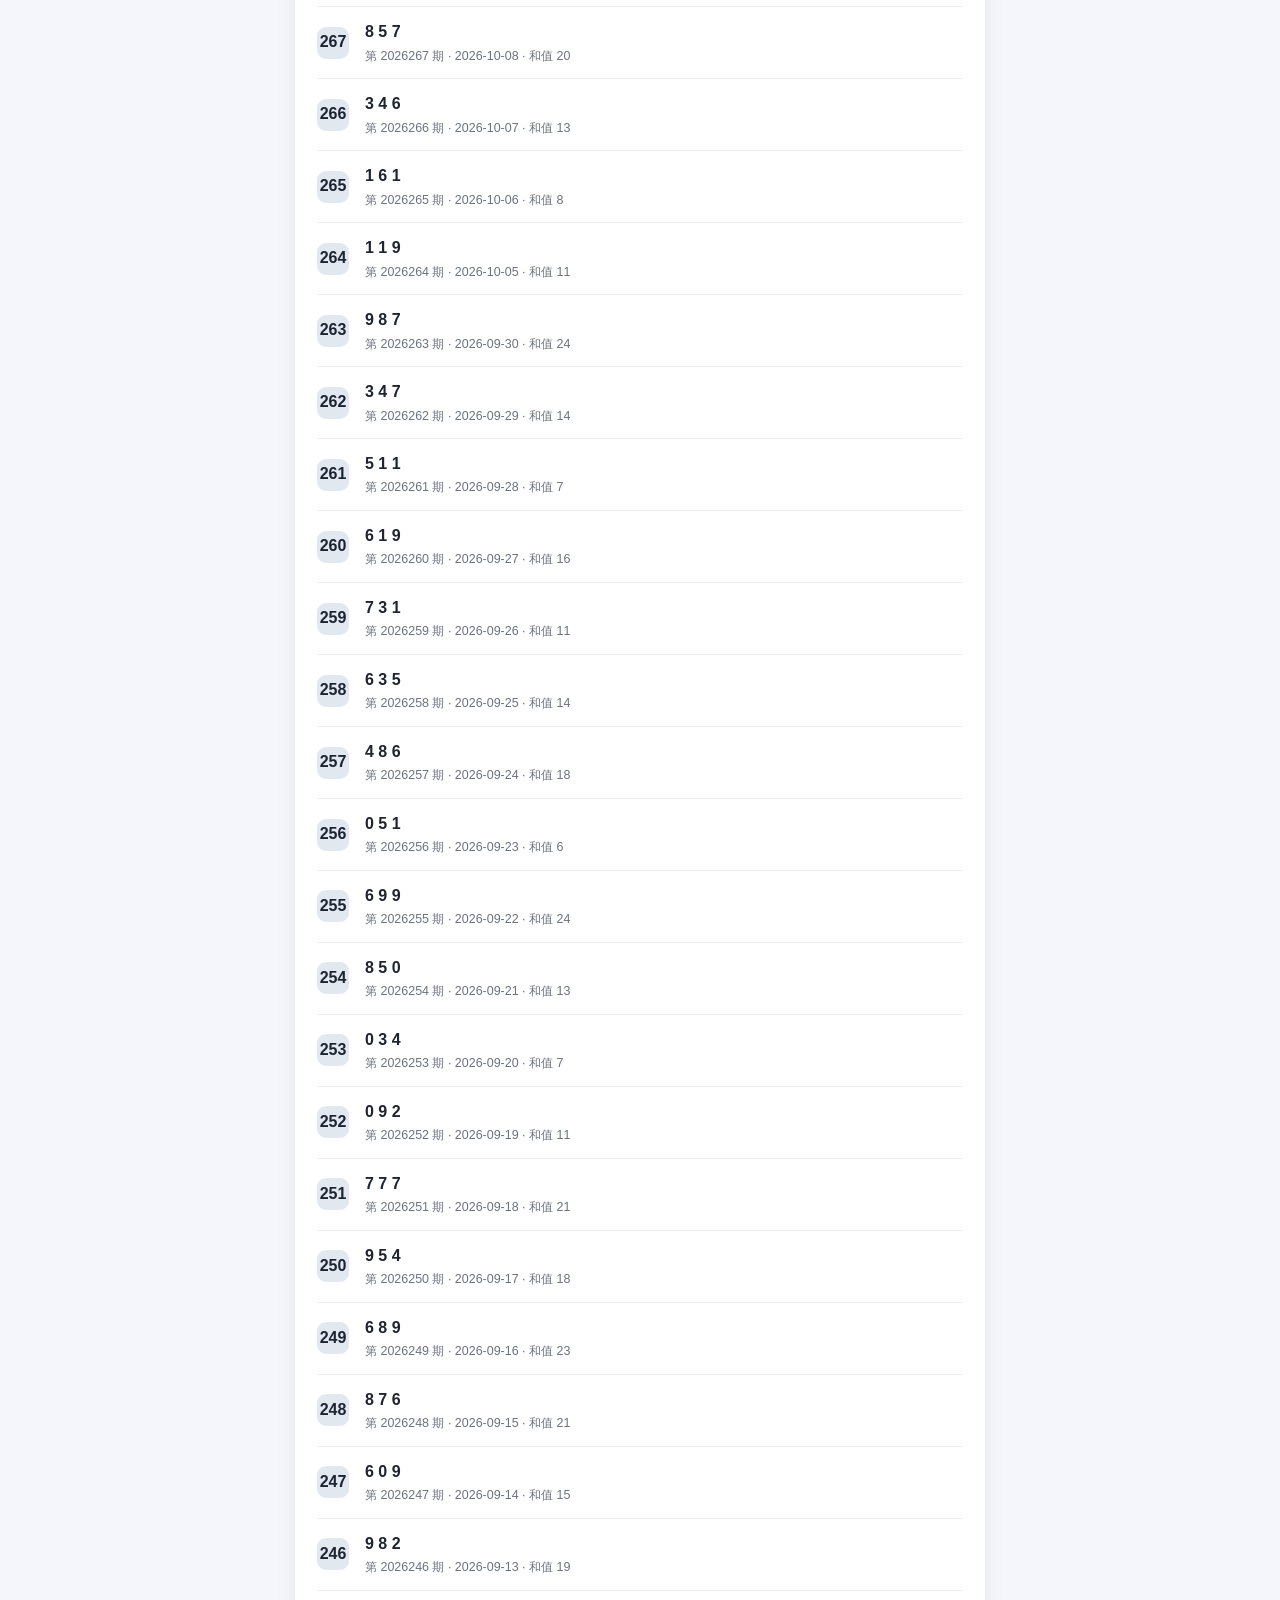
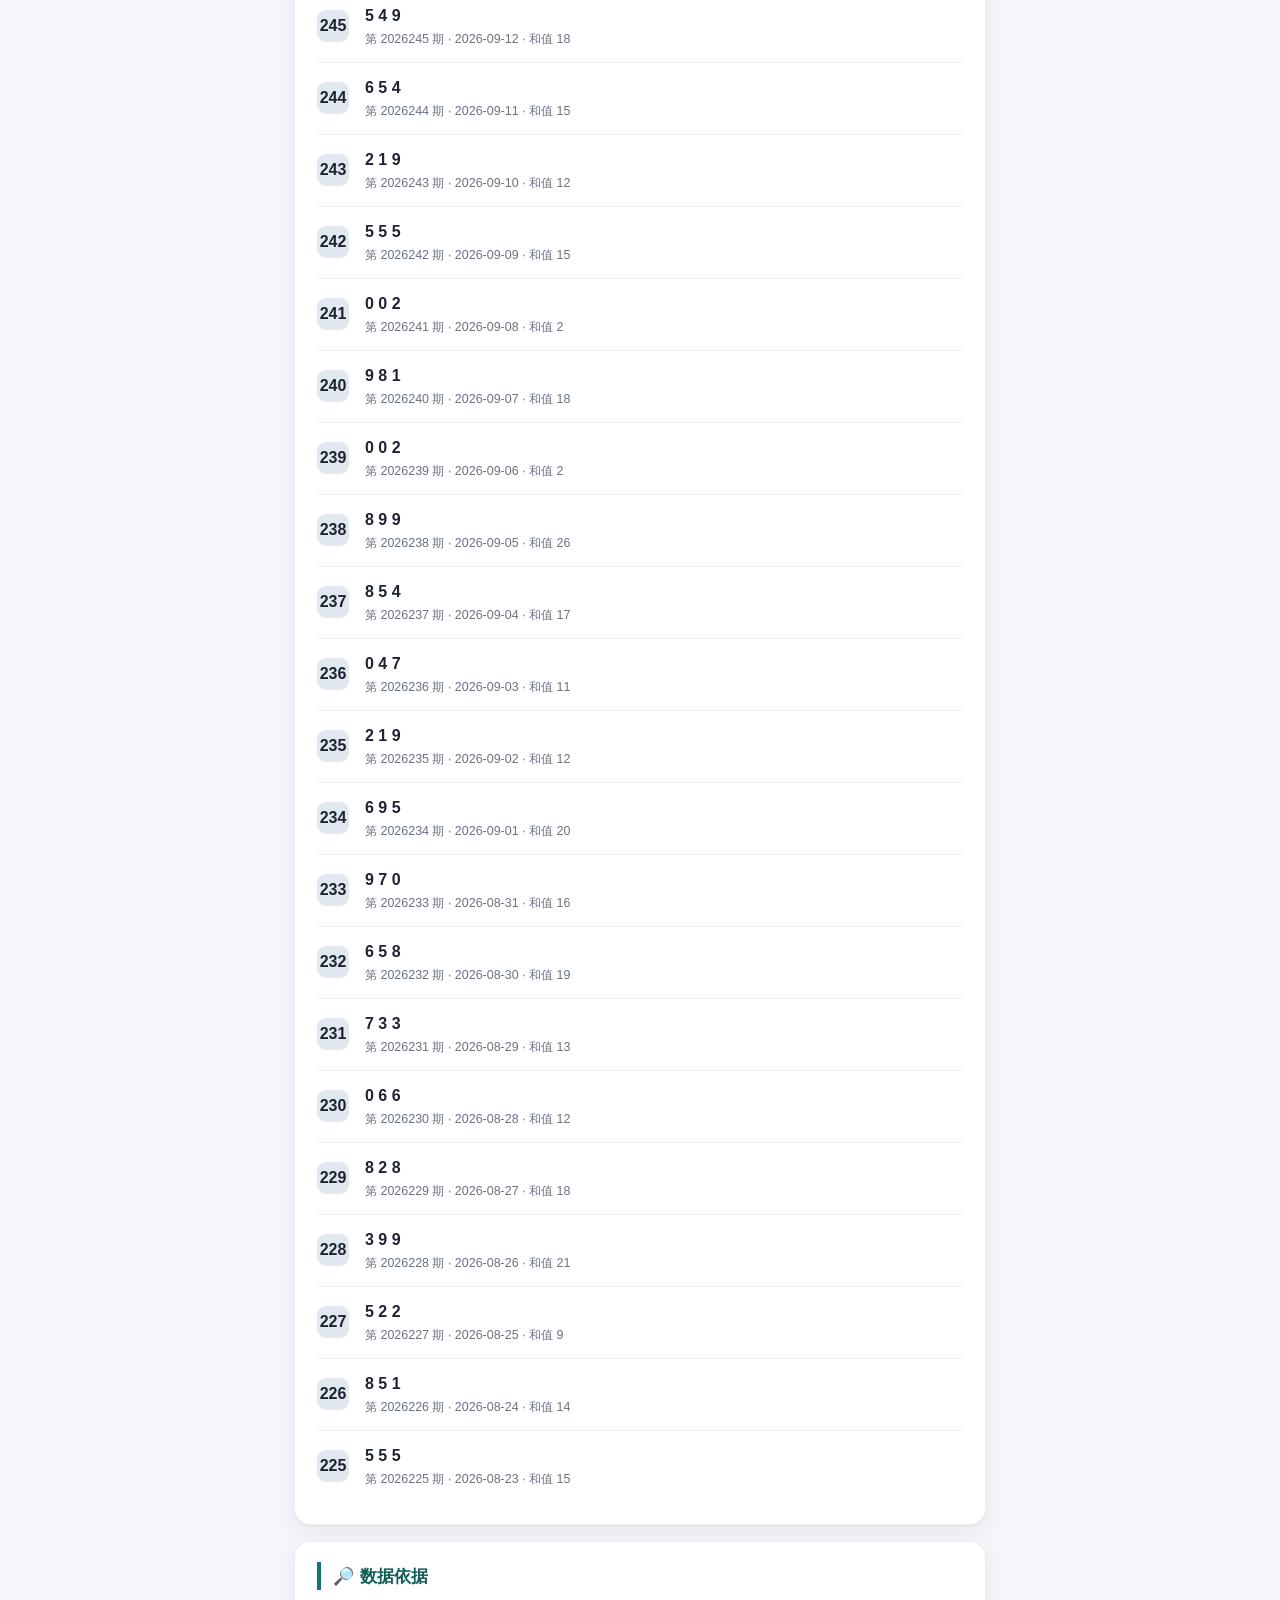
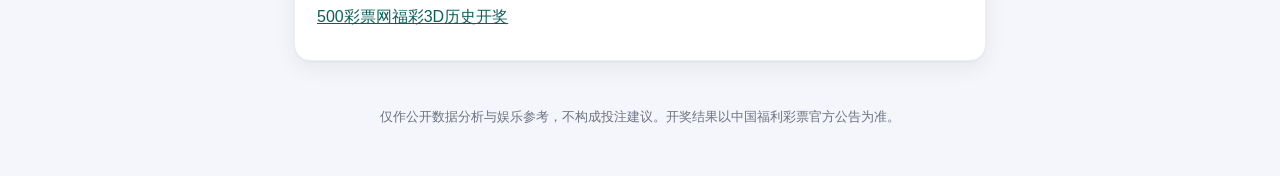
==== commit cef172f6: "feat: 福彩3D页导航增加排列五入口" ====
--- a/public/fc3d.html
+++ b/public/fc3d.html
@@ -21,6 +21,7 @@
     <a class="quick-item" href="./ssq.html"><span class="qi-ico">🔵</span><span class="qi-label">双色球</span></a>
     <a class="quick-item" href="./fc3d.html" aria-current="page"><span class="qi-ico">🔢</span><span class="qi-label">福彩3D</span></a>
     <a class="quick-item" href="./pl3.html"><span class="qi-ico">🎲</span><span class="qi-label">排列三</span></a>
+    <a class="quick-item" href="./pl5.html"><span class="qi-ico">🖐️</span><span class="qi-label">排列五</span></a>
   </nav>
   <div id="fc3d-error" class="error-box" hidden><p>⚠️ 福彩3D数据暂不可用。</p><p class="error-detail">系统不会在数据不完整时编造开奖信息，请稍后重试。</p></div>
   <main id="fc3d-content" hidden>
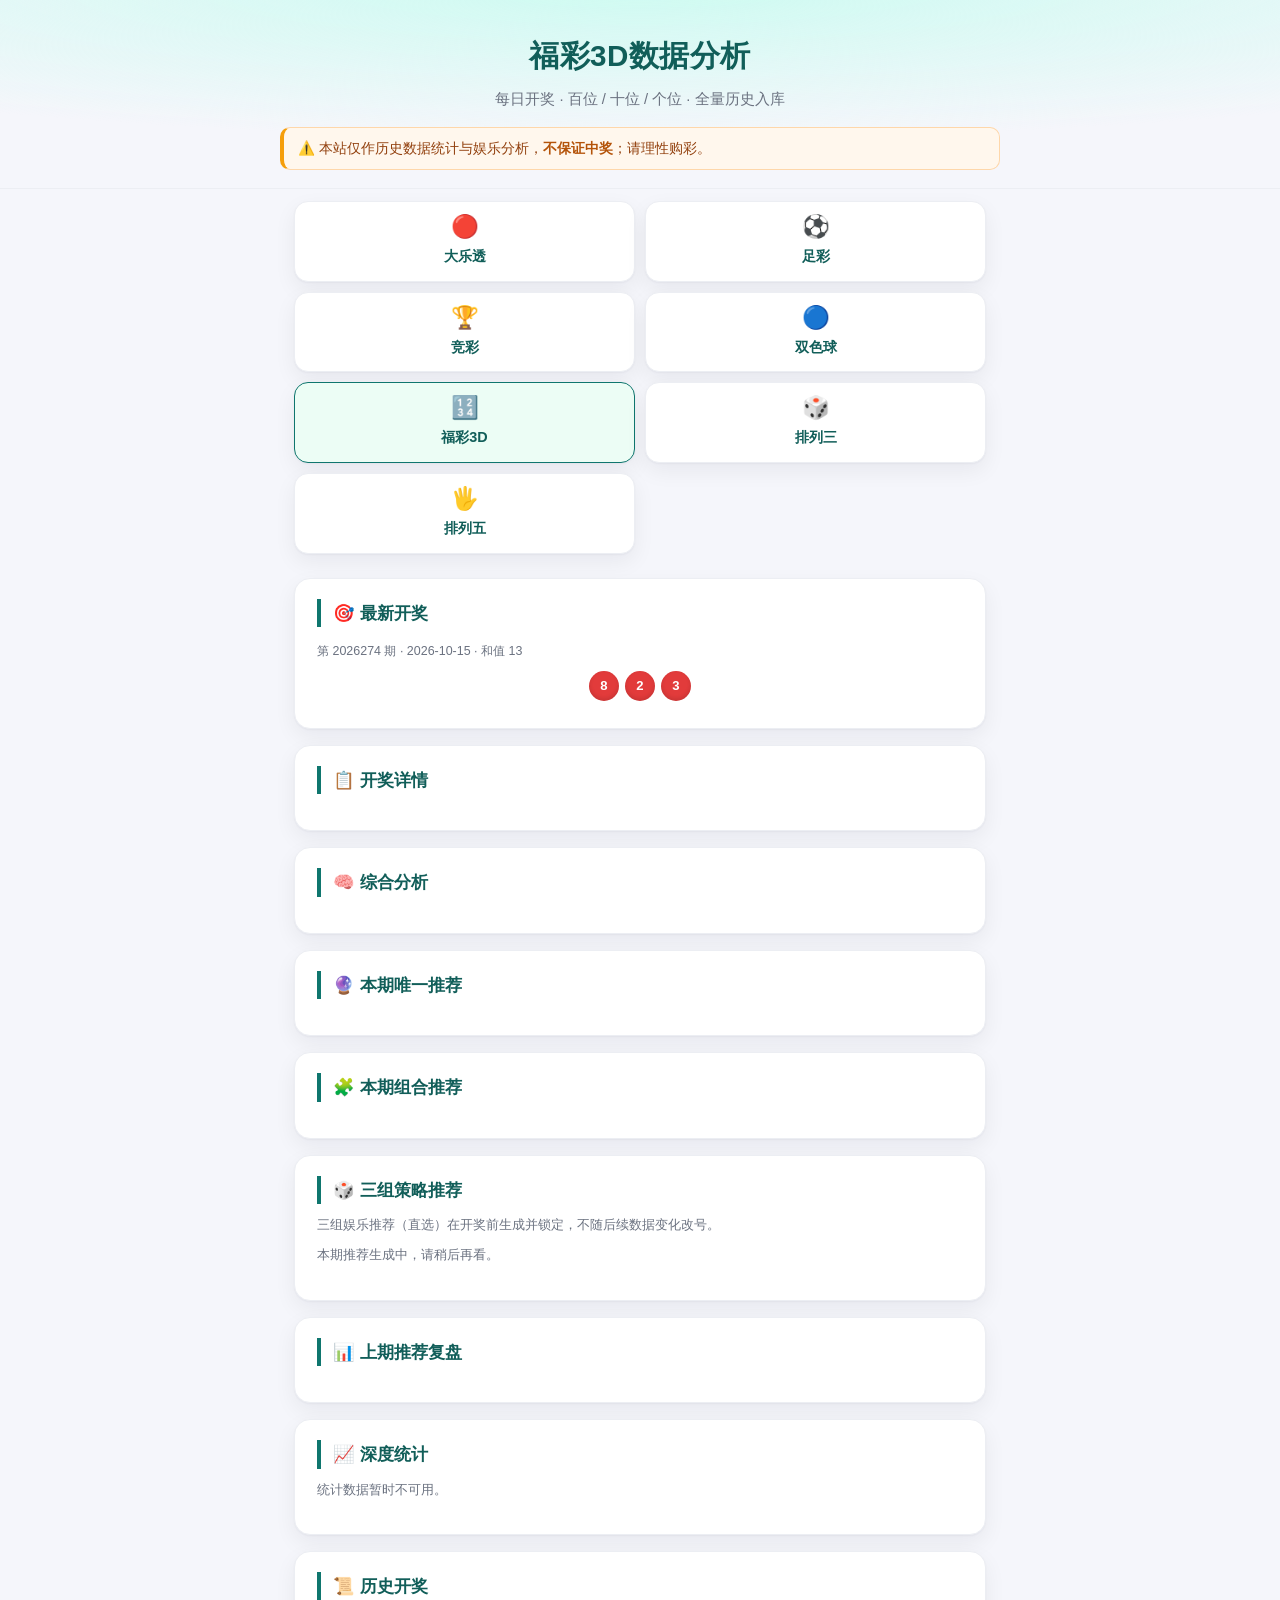
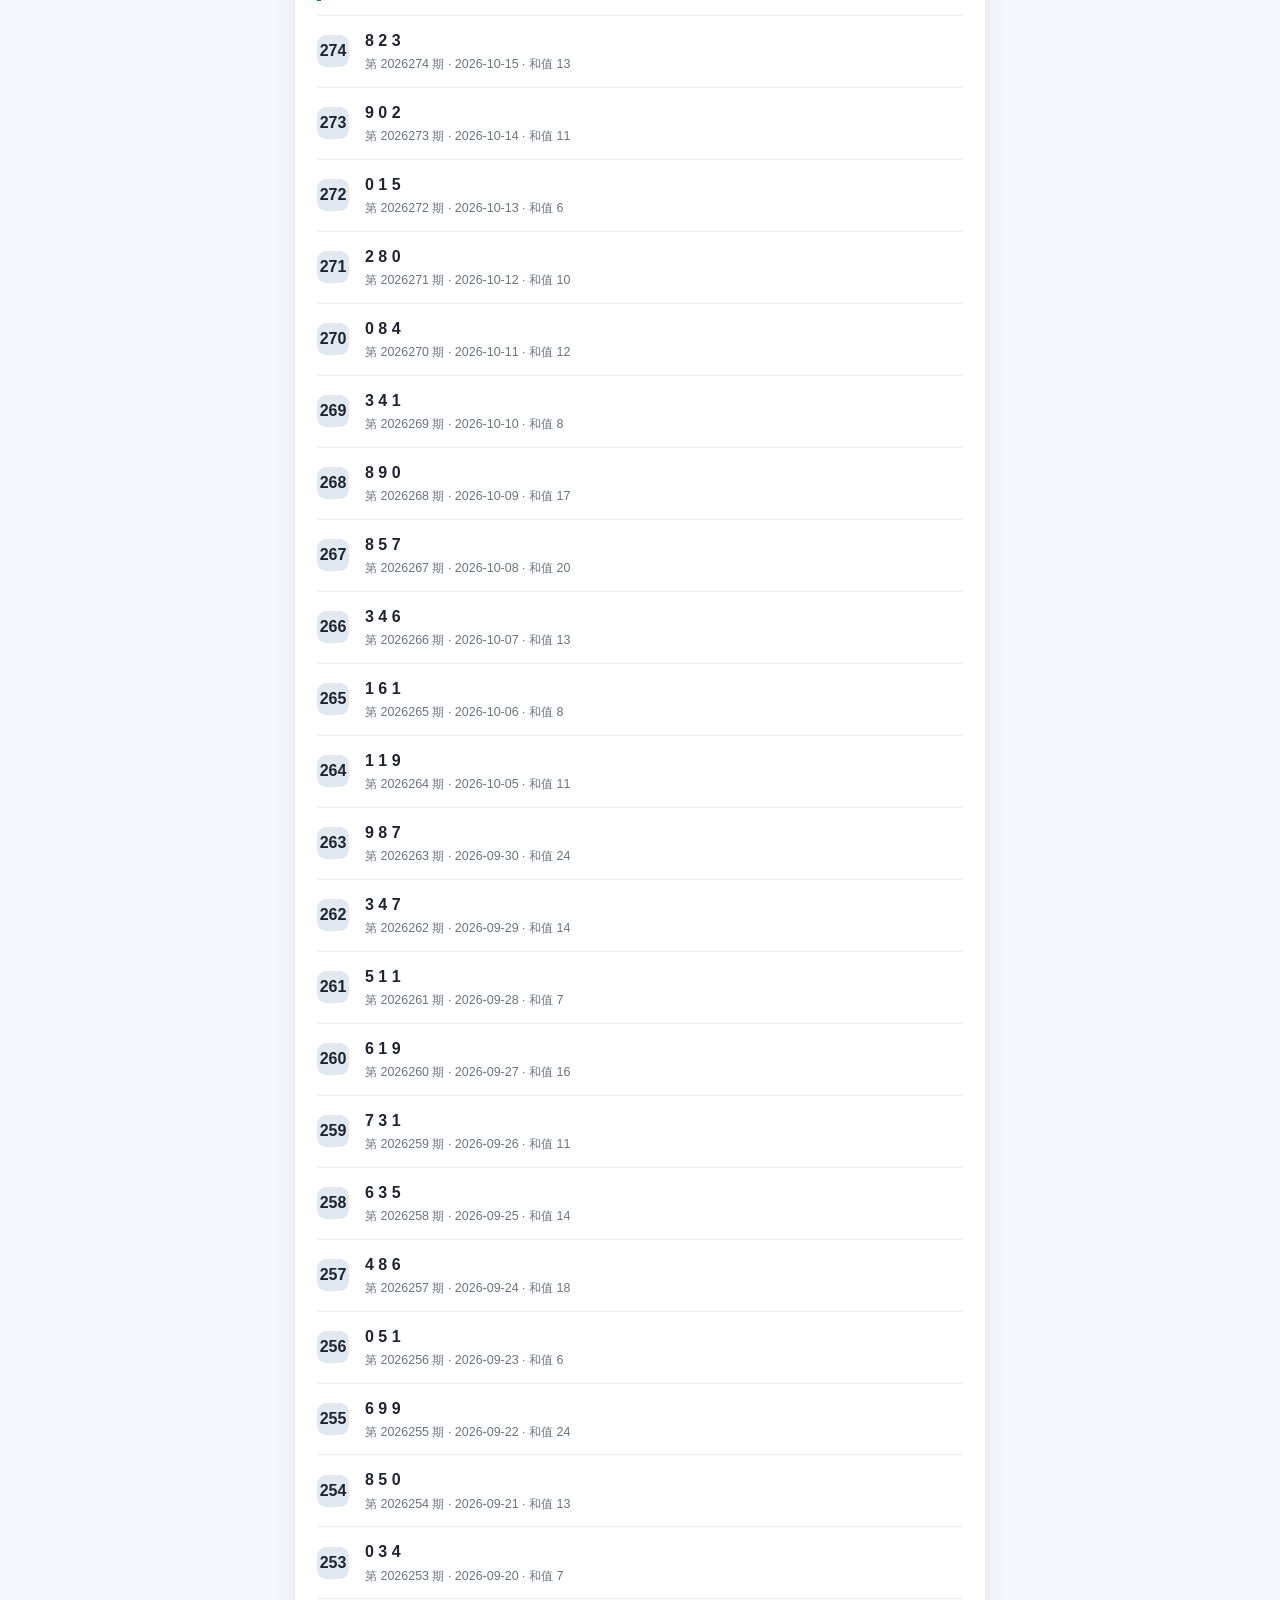
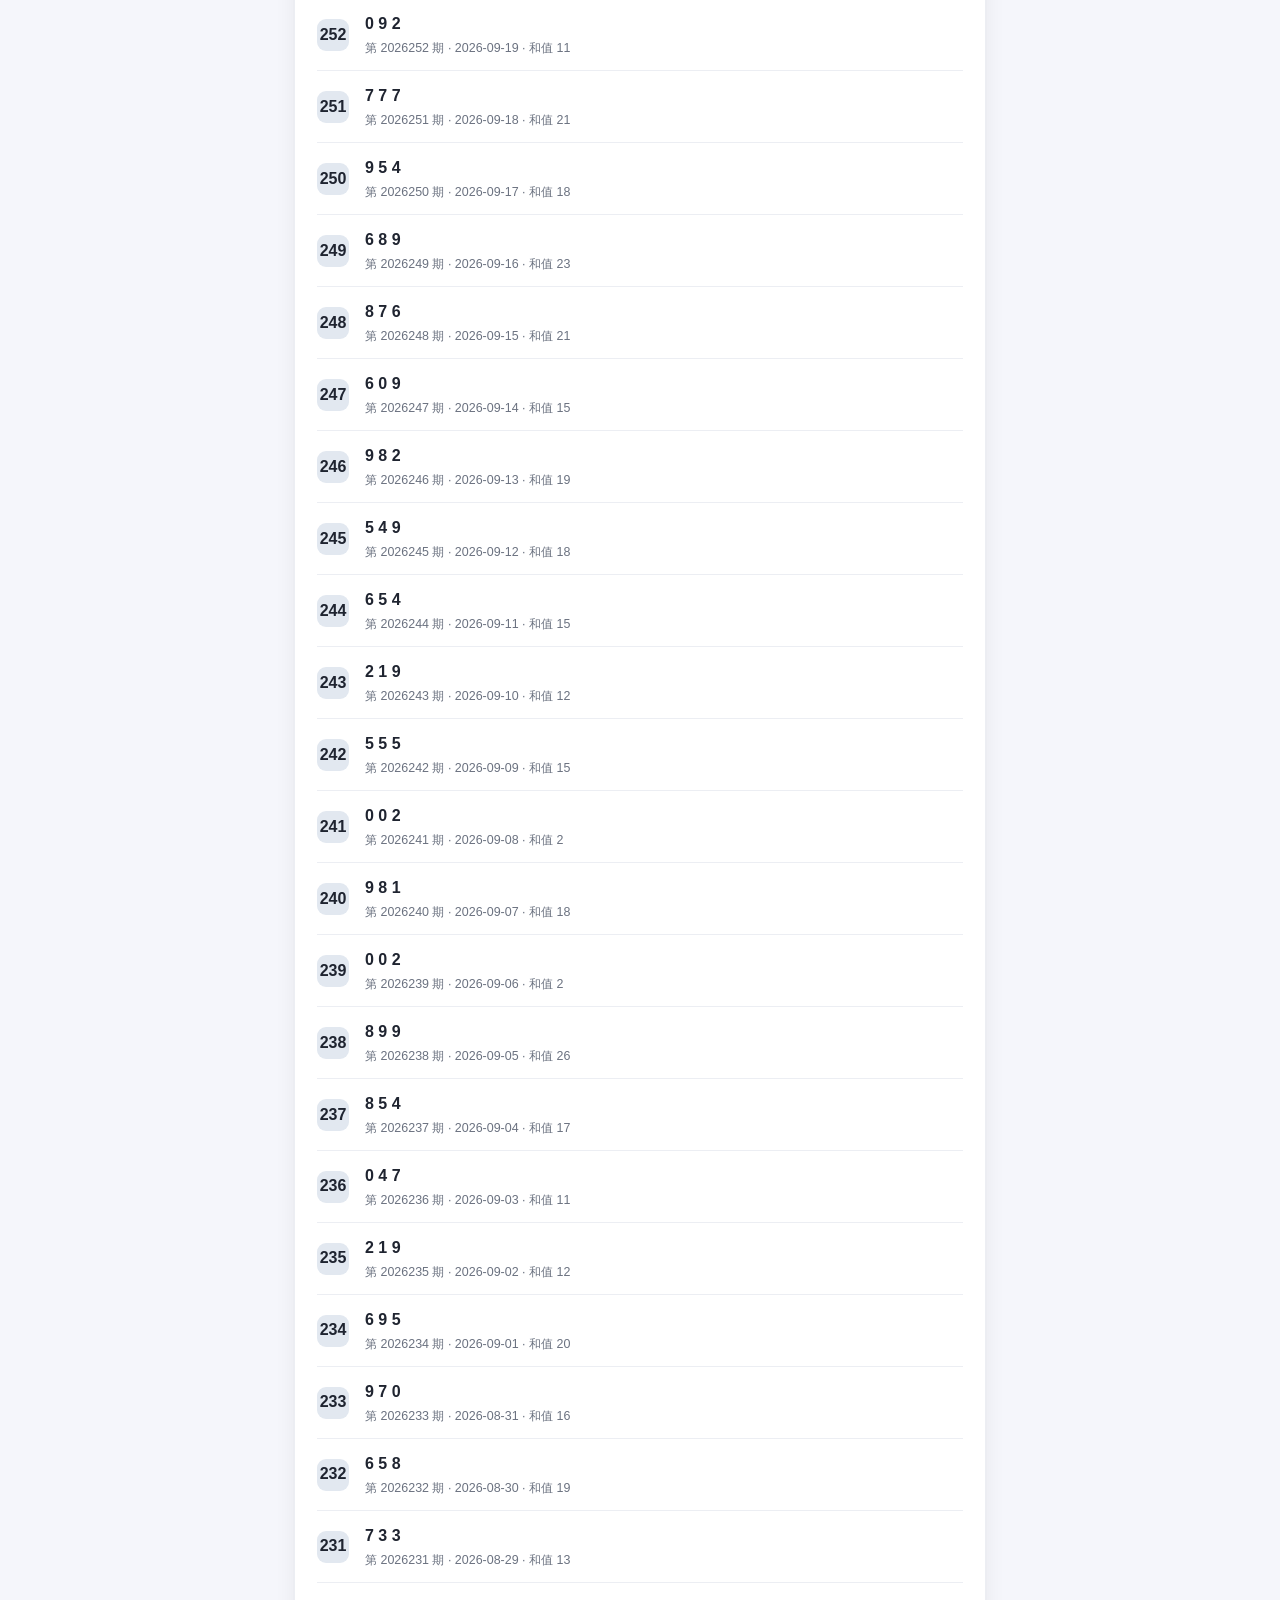
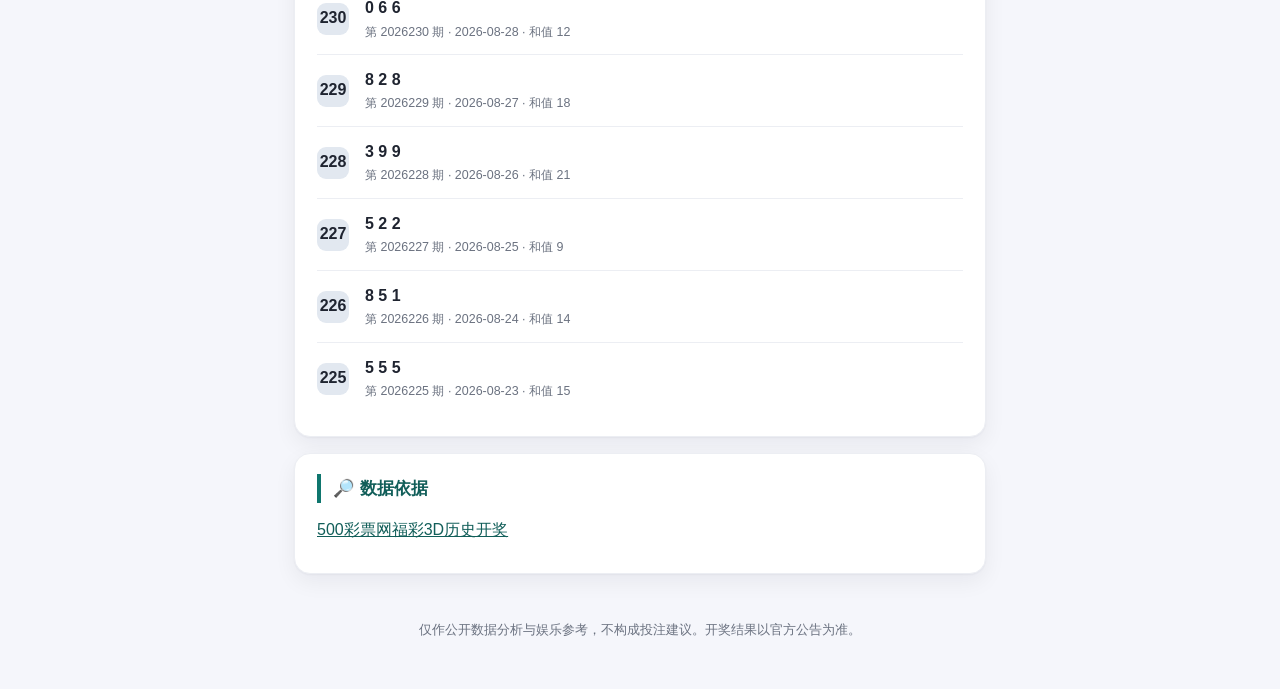
==== commit 6f3145e3: "feat: 数字彩种深度补齐 public/fc3d.html" ====
--- a/public/fc3d.html
+++ b/public/fc3d.html
@@ -4,7 +4,7 @@
   <meta charset="UTF-8">
   <meta name="viewport" content="width=device-width, initial-scale=1.0, viewport-fit=cover">
   <title>福彩3D数据分析 - 全量历史开奖与分位统计</title>
-  <meta name="description" content="福彩3D 2004 年至今全量历史开奖数据：最新开奖、百十个位频率遗漏统计与本期娱乐推荐。仅供娱乐，不保证中奖。">
+  <meta name="description" content="福彩3D 2004 年至今全量历史开奖数据：最新开奖、开奖详情、综合分析、唯一推荐与组合推荐、上期复盘与深度统计。仅供娱乐，不保证中奖。">
   <meta name="theme-color" content="#b91c1c">
   <link rel="stylesheet" href="./style.css">
   <link rel="stylesheet" href="./football.css">
@@ -26,12 +26,17 @@
   <div id="fc3d-error" class="error-box" hidden><p>⚠️ 福彩3D数据暂不可用。</p><p class="error-detail">系统不会在数据不完整时编造开奖信息，请稍后重试。</p></div>
   <main id="fc3d-content" hidden>
     <section class="card"><h2>🎯 最新开奖</h2><div id="fc3d-latest"></div></section>
-    <section class="card"><h2>🔮 本期推荐</h2><p class="hint">三组娱乐推荐（直选）在开奖前生成并锁定，不随后续数据变化改号。</p><div id="fc3d-picks"></div></section>
-    <section class="card"><h2>📊 数据统计</h2><div id="fc3d-stats"></div></section>
+    <section class="card"><h2>📋 开奖详情</h2><div id="fc3d-detail"></div></section>
+    <section class="card"><h2>🧠 综合分析</h2><div id="fc3d-analysis"></div></section>
+    <section class="card"><h2>🔮 本期唯一推荐</h2><div id="fc3d-single"></div></section>
+    <section class="card"><h2>🧩 本期组合推荐</h2><div id="fc3d-combo"></div></section>
+    <section class="card"><h2>🎲 三组策略推荐</h2><p class="hint">三组娱乐推荐（直选）在开奖前生成并锁定，不随后续数据变化改号。</p><div id="fc3d-picks"></div></section>
+    <section class="card"><h2>📊 上期推荐复盘</h2><div id="fc3d-review"></div></section>
+    <section class="card"><h2>📈 深度统计</h2><div id="fc3d-stats"></div></section>
     <section class="card"><h2>📜 历史开奖</h2><div id="fc3d-history"></div></section>
     <section class="card"><h2>🔎 数据依据</h2><div id="fc3d-sources"></div></section>
-    <footer class="site-footer"><p>仅作公开数据分析与娱乐参考，不构成投注建议。开奖结果以中国福利彩票官方公告为准。</p></footer>
+    <footer class="site-footer"><p>仅作公开数据分析与娱乐参考，不构成投注建议。开奖结果以官方公告为准。</p></footer>
   </main>
-  <script src="./fc3d.js?v=phase16" defer></script>
+  <script src="./fc3d.js?v=phase19" defer></script>
 </body>
 </html>
--- a/public/style.css
+++ b/public/style.css
@@ -132,6 +132,30 @@
   font-weight: 700;
 }
 .lottery-pill.is-active { border-color: var(--accent); color: var(--accent-deep); background: var(--accent-soft); }
+.lottery-hub { max-width: 720px; margin: 12px auto 0; }
+.lottery-grid {
+  display: grid;
+  grid-template-columns: repeat(auto-fill, minmax(158px, 1fr));
+  gap: 10px;
+}
+.lottery-card {
+  display: flex;
+  flex-direction: column;
+  gap: 3px;
+  padding: 13px 14px;
+  border: 1px solid var(--line);
+  border-radius: 14px;
+  background: var(--card);
+  box-shadow: var(--shadow);
+  text-decoration: none;
+  color: var(--text);
+  transition: transform .15s ease, box-shadow .15s ease, border-color .15s ease;
+}
+.lottery-card:hover { transform: translateY(-2px); border-color: var(--accent-line); box-shadow: 0 6px 16px rgba(109,40,217,.12); }
+.lottery-card.is-active { border-color: var(--accent); background: var(--accent-soft); }
+.lottery-card .lc-ico { font-size: 1.45rem; line-height: 1.2; }
+.lottery-card .lc-name { font-size: .97rem; font-weight: 700; color: var(--accent-deep); }
+.lottery-card .lc-sub { font-size: .74rem; color: var(--muted); }
 @media (max-width: 400px) {
   .quick-item { padding: 12px 6px; }
   .quick-item .qi-label { font-size: .88rem; }
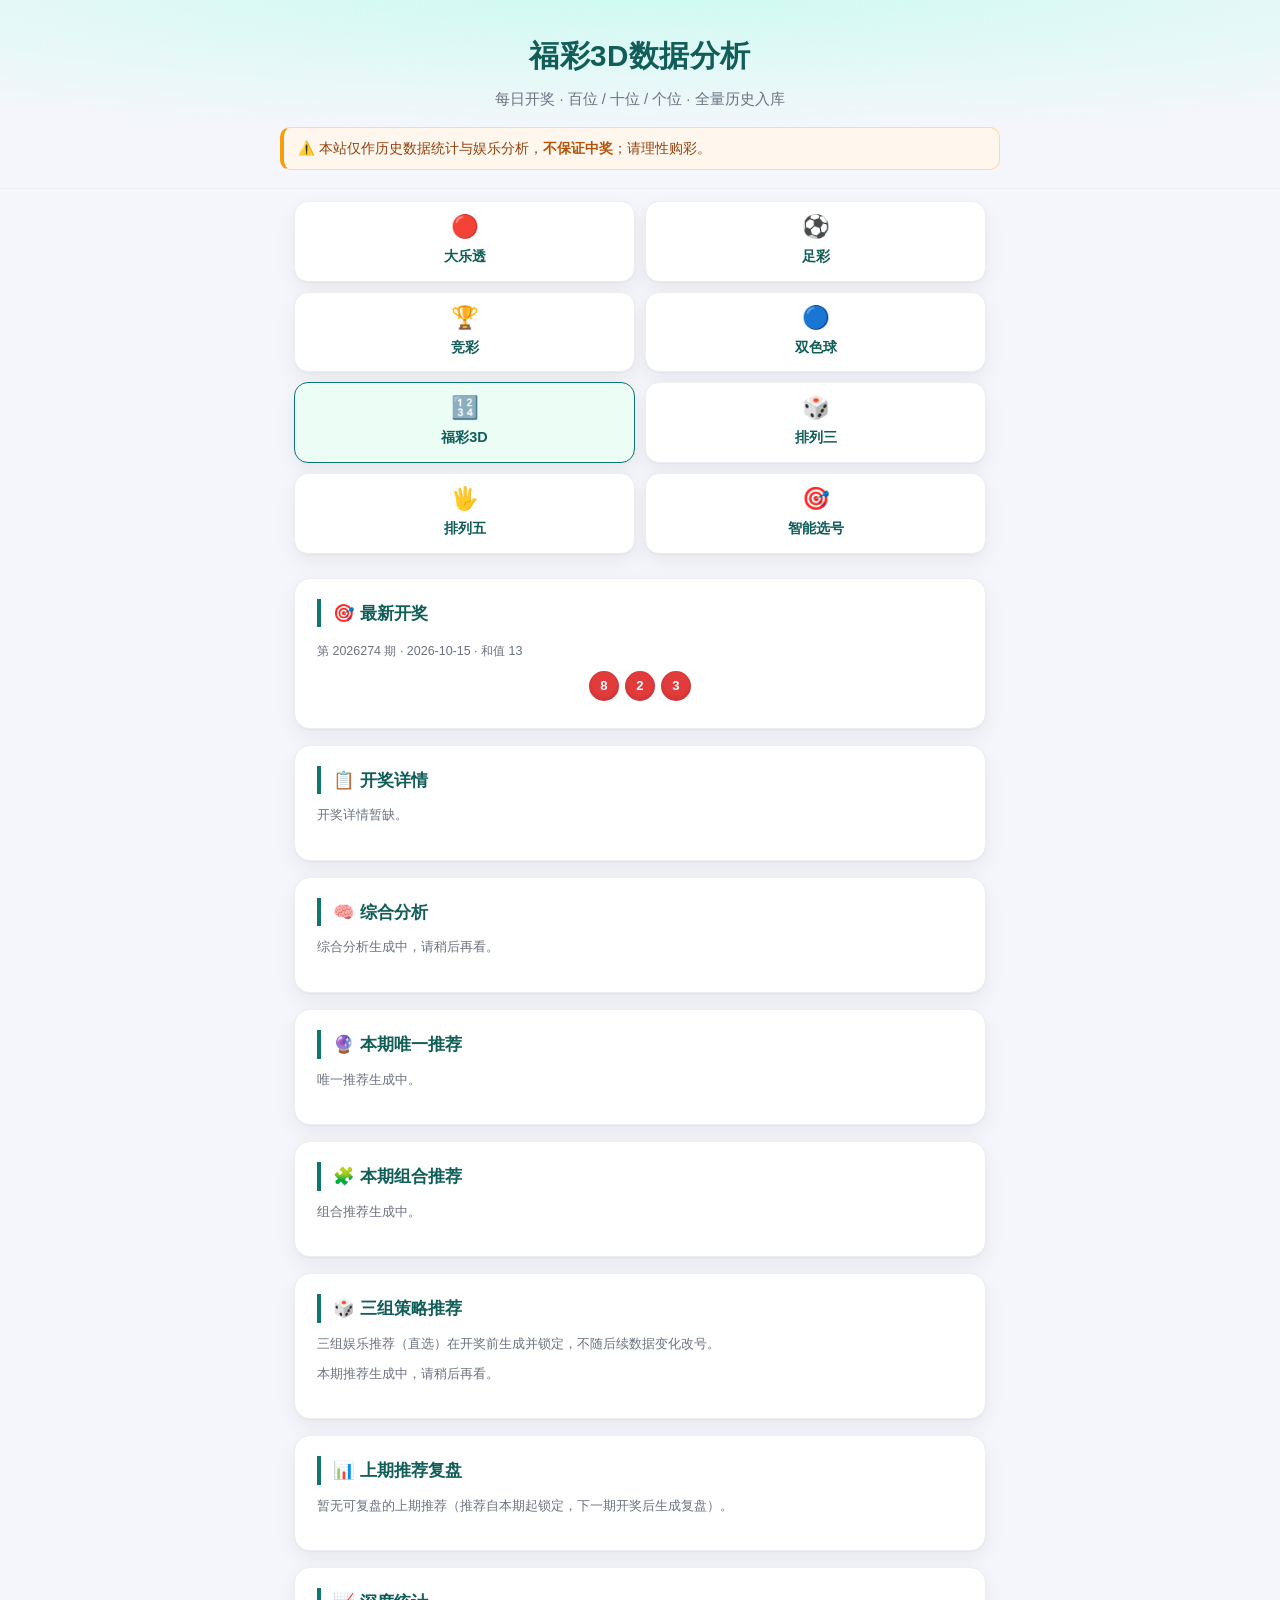
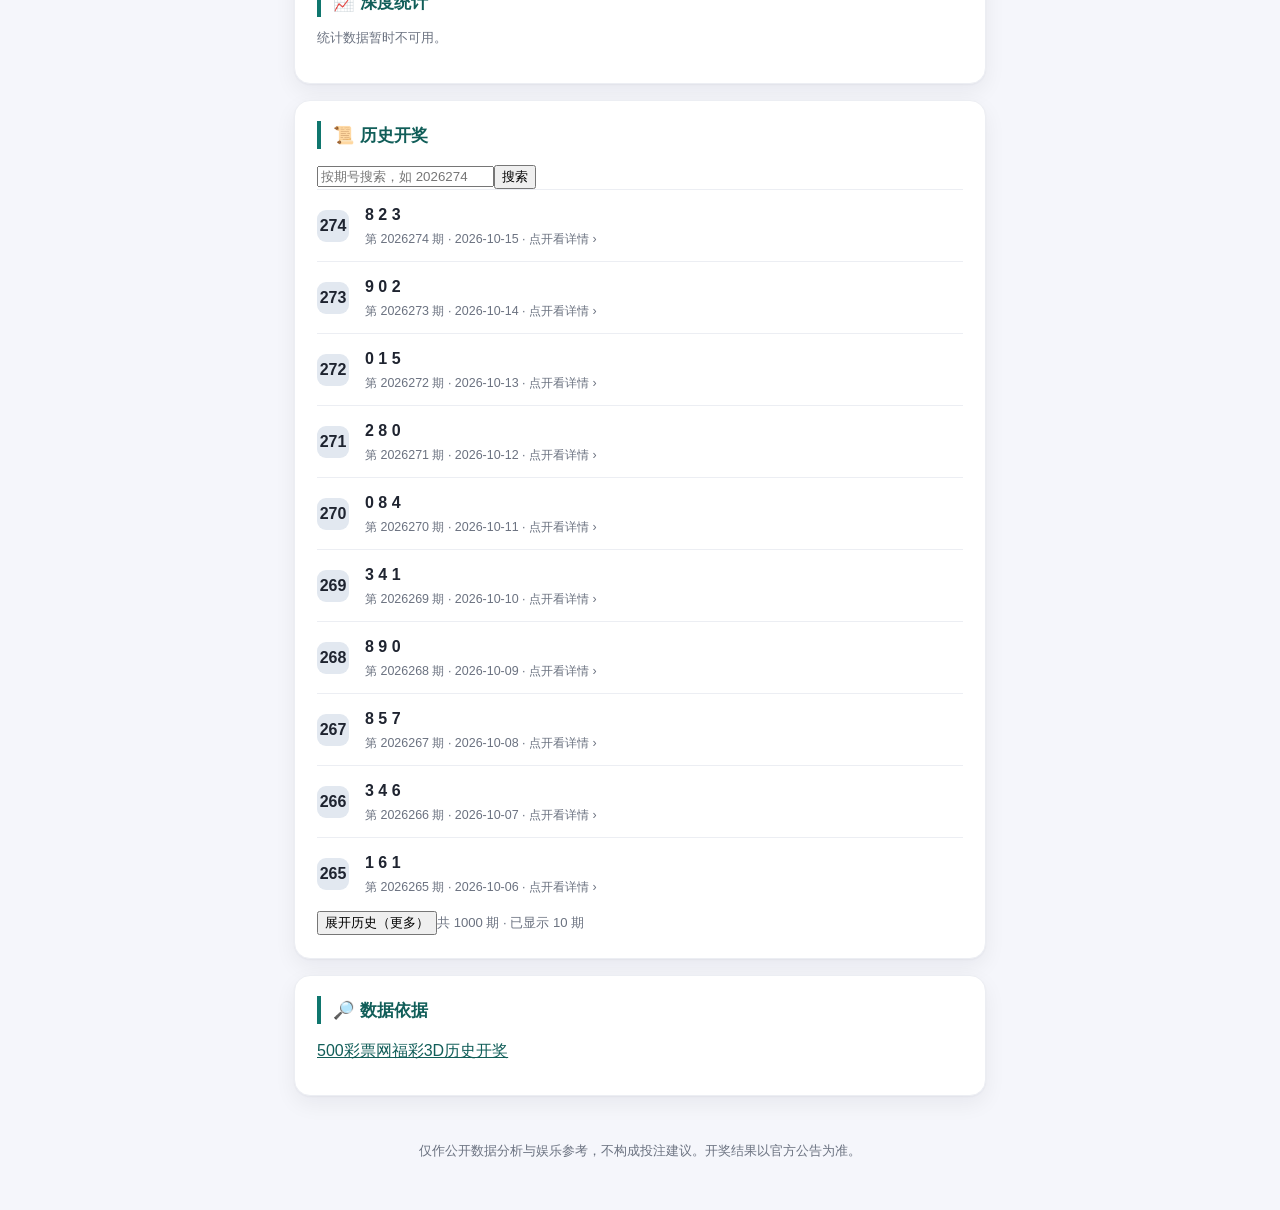
==== commit 02fab6a8: "feat(ux): 彩种页导航加智能选号入口 + 历史样式 + 首页入口文案" ====
--- a/public/fc3d.html
+++ b/public/fc3d.html
@@ -22,6 +22,7 @@
     <a class="quick-item" href="./fc3d.html" aria-current="page"><span class="qi-ico">🔢</span><span class="qi-label">福彩3D</span></a>
     <a class="quick-item" href="./pl3.html"><span class="qi-ico">🎲</span><span class="qi-label">排列三</span></a>
     <a class="quick-item" href="./pl5.html"><span class="qi-ico">🖐️</span><span class="qi-label">排列五</span></a>
+    <a class="quick-item" href="./pick.html?game=fc3d"><span class="qi-ico">🎯</span><span class="qi-label">智能选号</span></a>
   </nav>
   <div id="fc3d-error" class="error-box" hidden><p>⚠️ 福彩3D数据暂不可用。</p><p class="error-detail">系统不会在数据不完整时编造开奖信息，请稍后重试。</p></div>
   <main id="fc3d-content" hidden>
@@ -37,6 +38,6 @@
     <section class="card"><h2>🔎 数据依据</h2><div id="fc3d-sources"></div></section>
     <footer class="site-footer"><p>仅作公开数据分析与娱乐参考，不构成投注建议。开奖结果以官方公告为准。</p></footer>
   </main>
-  <script src="./fc3d.js?v=phase19" defer></script>
+  <script src="./fc3d.js?v=phase20" defer></script>
 </body>
 </html>
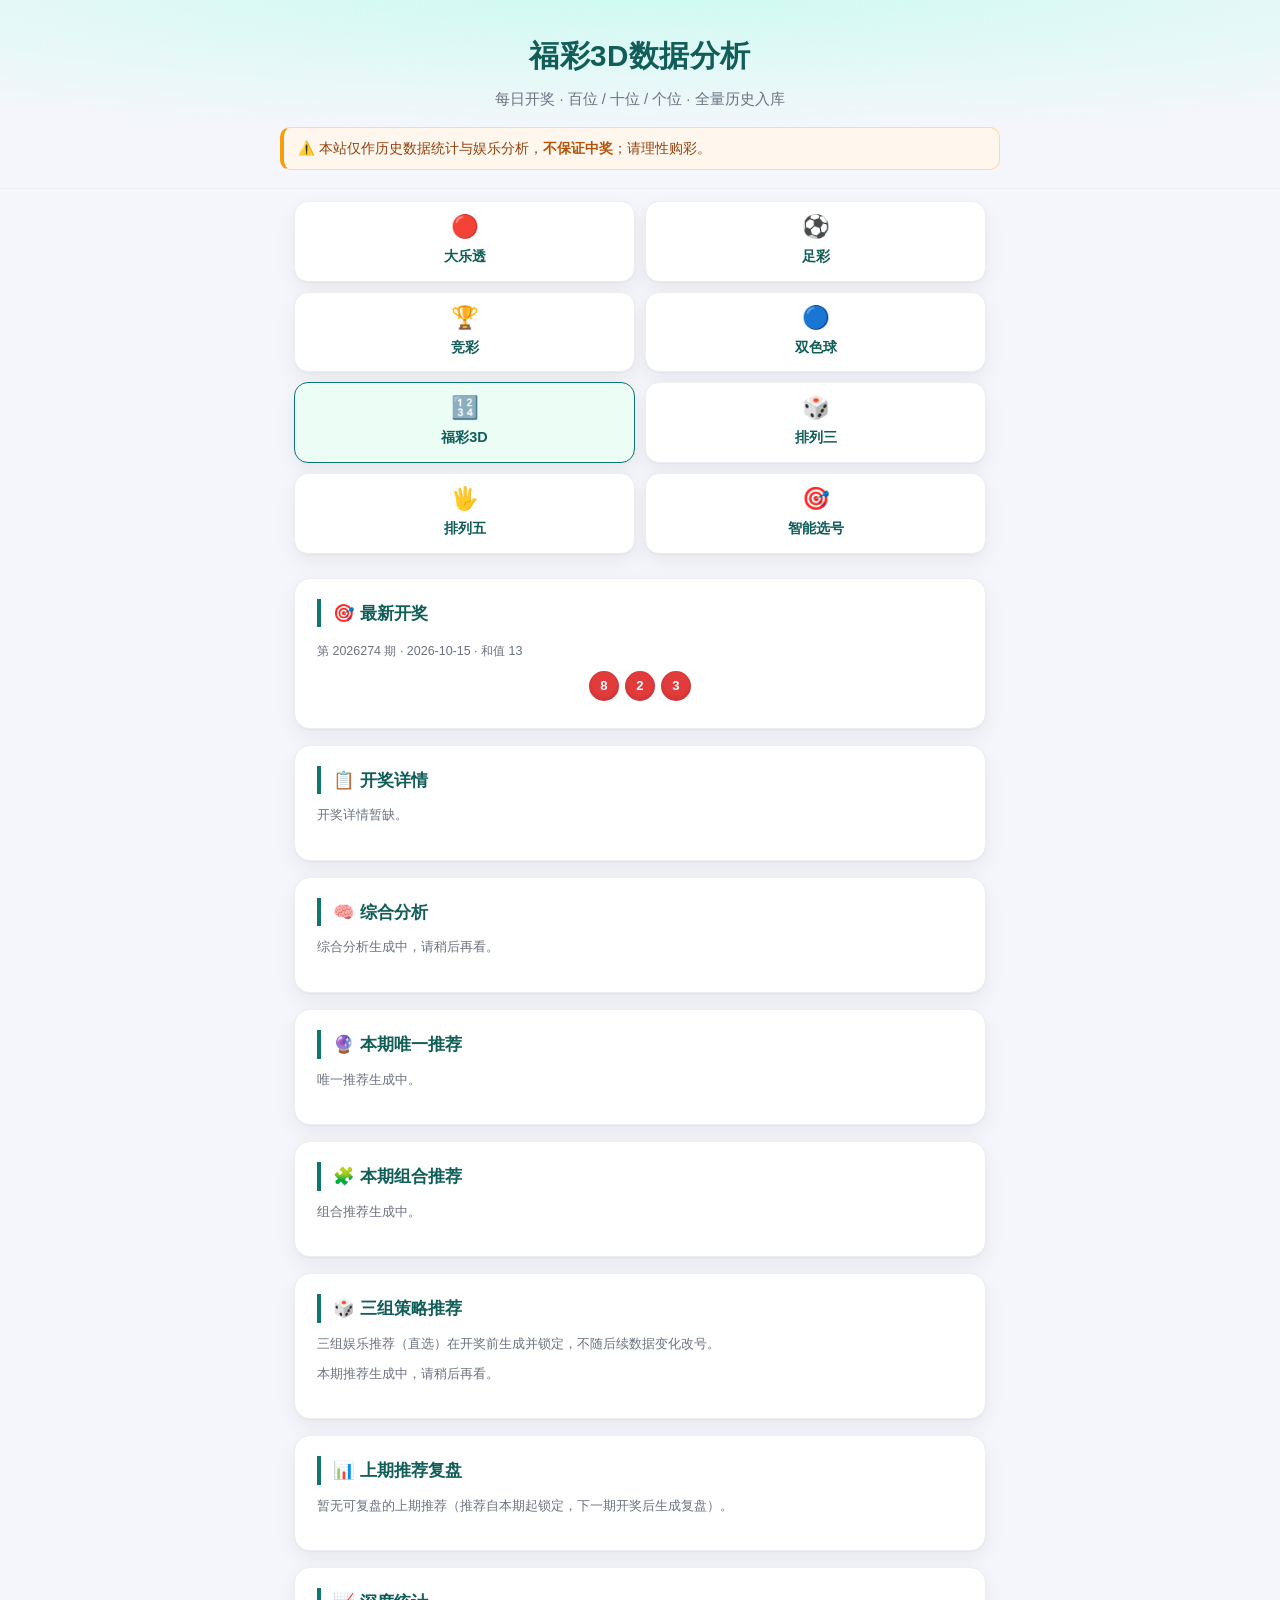
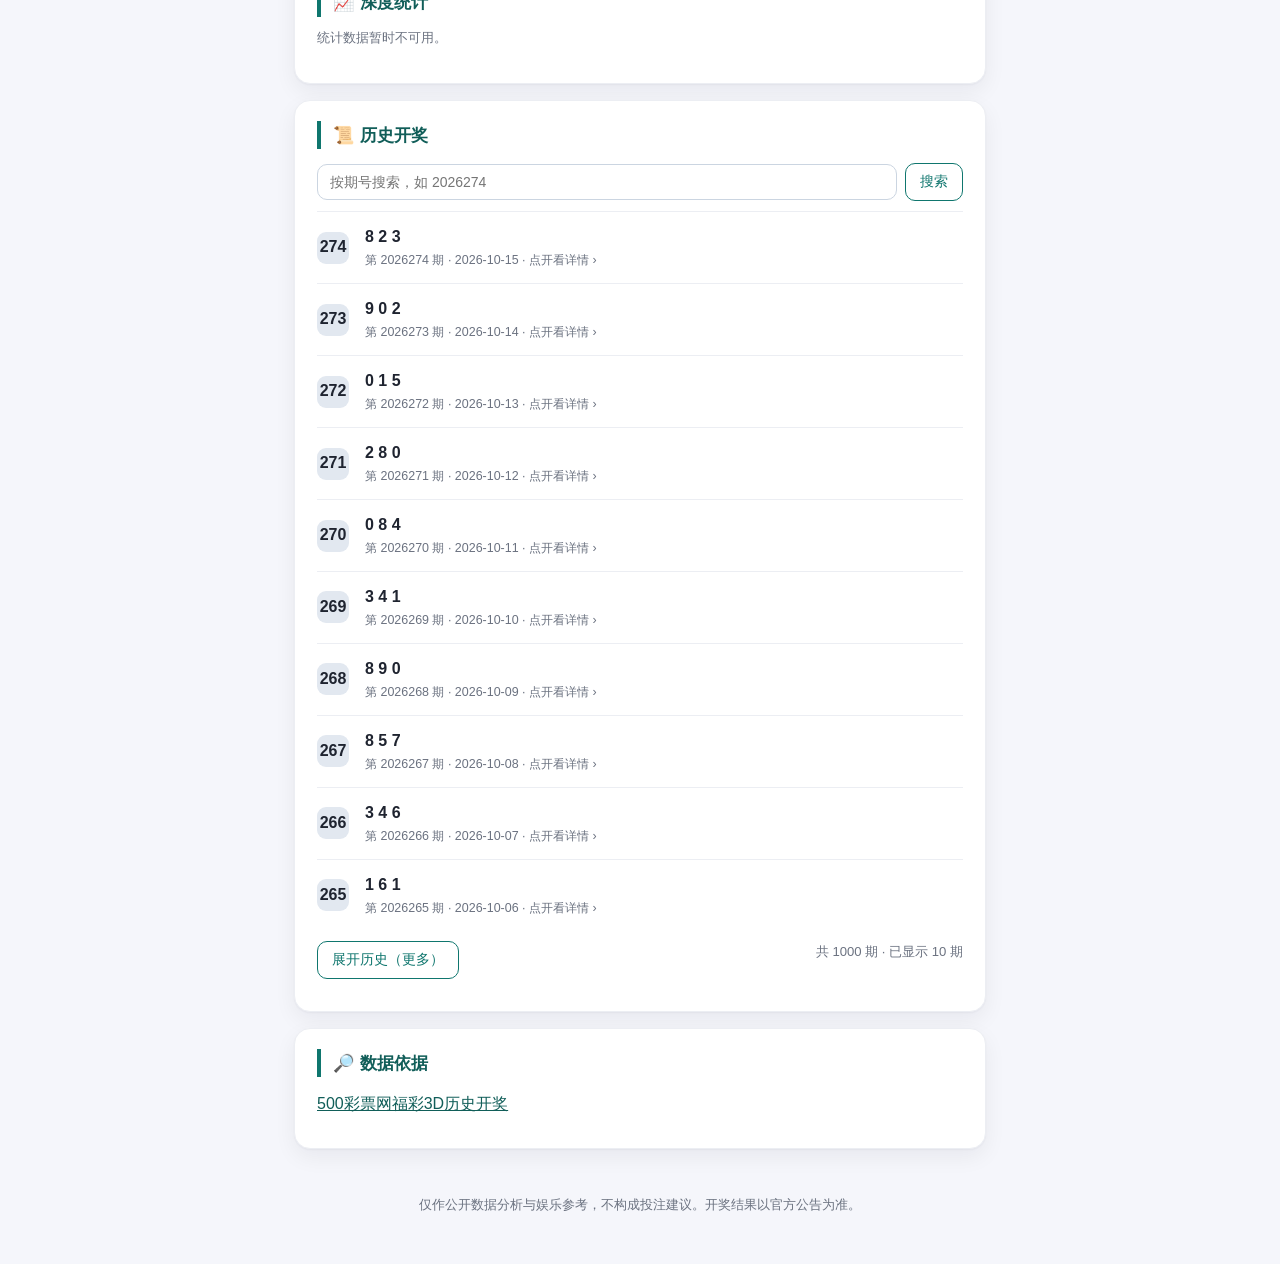
==== commit f6f2d528: "feat(details): 数字彩开奖详情补齐（500 公告表销售额/注数/奖金 + 福彩官方注数兜底）" ====
--- a/public/fc3d.html
+++ b/public/fc3d.html
@@ -38,6 +38,6 @@
     <section class="card"><h2>🔎 数据依据</h2><div id="fc3d-sources"></div></section>
     <footer class="site-footer"><p>仅作公开数据分析与娱乐参考，不构成投注建议。开奖结果以官方公告为准。</p></footer>
   </main>
-  <script src="./fc3d.js?v=phase20" defer></script>
+  <script src="./fc3d.js?v=phase21" defer></script>
 </body>
 </html>
--- a/public/style.css
+++ b/public/style.css
@@ -651,3 +651,13 @@
   .my-tab { min-width: 0; flex: 1 1 44%; font-size: .84rem; padding: 9px 6px; }
   .my-item { padding: 10px; }
 }
+
+/* 历史开奖交互（收起/搜索/分页/单期详情） */
+.hist-tools { display: flex; gap: 8px; align-items: center; flex-wrap: wrap; margin: 10px 0; }
+.hist-q { flex: 1 1 160px; min-width: 140px; padding: 9px 12px; border: 1px solid #cbd5e1; border-radius: 10px; font-size: 14px; background: #fff; color: inherit; }
+.hist-btn { padding: 9px 14px; border: 1px solid #0f766e; color: #0f766e; background: #fff; border-radius: 10px; font-size: 14px; cursor: pointer; }
+.hist-btn:active { background: #f0fdfa; }
+.hist-row { cursor: pointer; }
+.hist-row:hover { background: #f8fafc; }
+.hist-detail { padding: 12px; background: #f8fafc; border: 1px solid #e2e8f0; border-radius: 12px; margin: 4px 0 12px; }
+.hist-count { margin-left: auto; }
